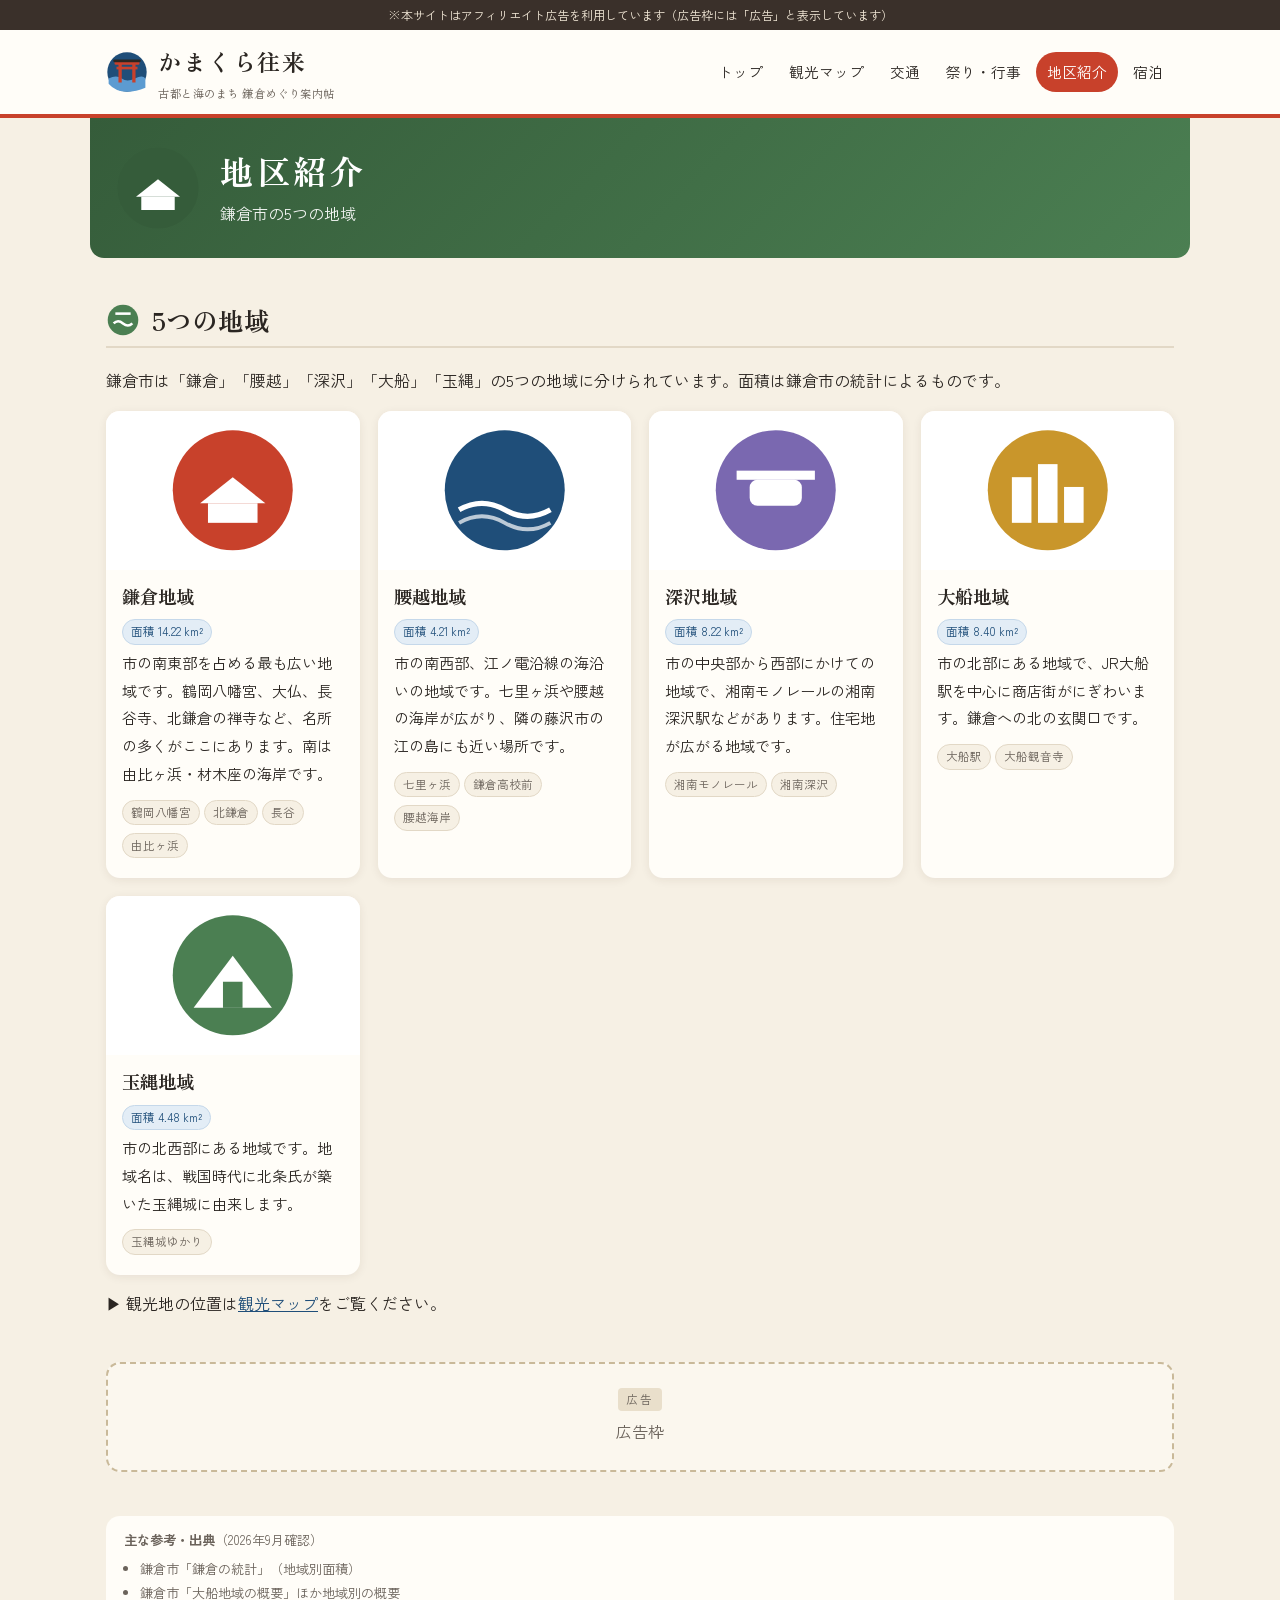
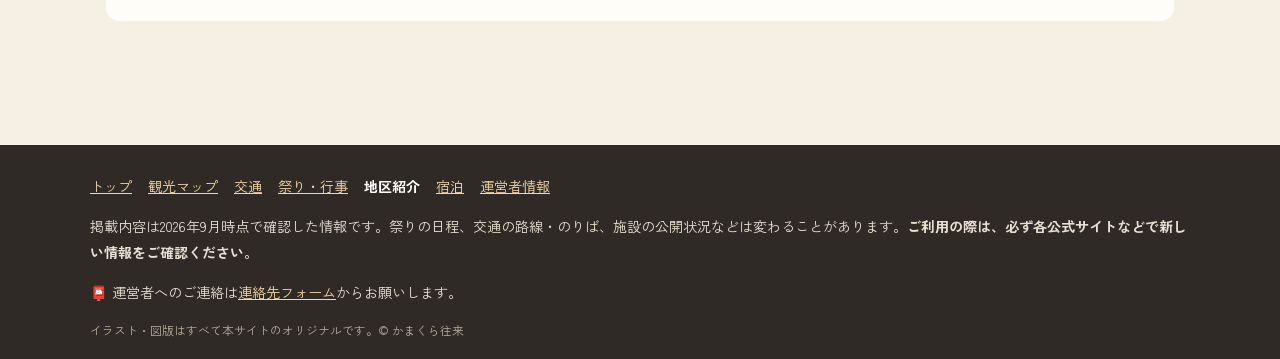
==== areas.html @ 80c2ff2a "Add files via upload" ====
<!DOCTYPE html>
<html lang="ja">
<head>
<meta charset="UTF-8">
<meta name="viewport" content="width=device-width, initial-scale=1">
<title>鎌倉市の地区紹介｜かまくら往来</title>
<meta name="description" content="鎌倉市の鎌倉・腰越・深沢・大船・玉縄の5つの地域の紹介です。">
<link rel="icon" href="favicon.svg" type="image/svg+xml">
<link rel="preconnect" href="https://fonts.googleapis.com">
<link rel="preconnect" href="https://fonts.gstatic.com" crossorigin>
<link href="https://fonts.googleapis.com/css2?family=Zen+Kaku+Gothic+New:wght@400;700&family=Zen+Old+Mincho:wght@600;700&display=swap" rel="stylesheet">
<link rel="stylesheet" href="style.css">
</head>
<body>
<div class="pr-note">※本サイトはアフィリエイト広告を利用しています（広告枠には「広告」と表示しています）</div>
<header class="site-header"><div class="header-inner">
<a class="logo" href="index.html"><svg viewBox="0 0 64 64" xmlns="http://www.w3.org/2000/svg" role="img" aria-label="かまくら往来ロゴ"><title>かまくら往来ロゴ</title>
<circle cx="32" cy="32" r="30" fill="#1f4e79"/>
<path d="M4 42 Q16 36 24 42 T44 42 T60 42 V56 Q46 62 32 62 Q14 62 4 50Z" fill="#5c9bd1"/>
<rect x="13" y="16" width="38" height="5" rx="2" fill="#c8412b"/>
<rect x="16" y="24" width="32" height="4" fill="#c8412b"/>
<rect x="19" y="18" width="5" height="30" fill="#c8412b"/>
<rect x="40" y="18" width="5" height="30" fill="#c8412b"/>
<rect x="11" y="13" width="42" height="4" rx="2" fill="#2b2622"/>
</svg><span class="logo-text">かまくら往来<span class="logo-sub">古都と海のまち 鎌倉めぐり案内帖</span></span></a>
<nav class="gnav" aria-label="メインメニュー"><ul><li><a href="index.html">トップ</a></li><li><a href="map.html">観光マップ</a></li><li><a href="kotsu.html">交通</a></li><li><a href="matsuri.html">祭り・行事</a></li><li><a href="areas.html" aria-current="page">地区紹介</a></li><li><a href="shukuhaku.html">宿泊</a></li></ul></nav>
</div></header>
<main>
<div class="page-hero take"><svg viewBox="0 0 200 200" xmlns="http://www.w3.org/2000/svg" role="img" aria-label="地区のアイコン"><title>地区のアイコン</title><circle cx="100" cy="100" r="92" fill="#355c3a"/><path d="M50 120 L100 80 L150 120Z" fill="#fff"/><rect x="62" y="120" width="76" height="30" fill="#fff"/></svg><div><h1>地区紹介</h1><p>鎌倉市の5つの地域</p></div></div>
<section><h2 class="sec-title" id="five"><svg class="mark" viewBox="0 0 40 40" aria-hidden="true"><circle cx="20" cy="20" r="18" fill="#4b7f52"/><path d="M9 24 Q14 19 20 24 T31 24" stroke="#fff" stroke-width="3" fill="none"/><rect x="11" y="11" width="18" height="3" fill="#fff"/></svg>5つの地域</h2>
<p>鎌倉市は「鎌倉」「腰越」「深沢」「大船」「玉縄」の5つの地域に分けられています。面積は鎌倉市の統計によるものです。</p>
<div class="cards">
<article class="card"><div class="pic" style="background:#fff;display:flex;align-items:center;justify-content:center;padding:14px"><svg viewBox="0 0 200 200" xmlns="http://www.w3.org/2000/svg" role="img" aria-label="地区のアイコン"><title>地区のアイコン</title><circle cx="100" cy="100" r="92" fill="#c8412b"/><path d="M50 120 L100 80 L150 120Z" fill="#fff"/><rect x="62" y="120" width="76" height="30" fill="#fff"/></svg></div><div class="body"><h3>鎌倉地域</h3><div><span class="tag ai">面積 14.22 km²</span></div><p>市の南東部を占める最も広い地域です。鶴岡八幡宮、大仏、長谷寺、北鎌倉の禅寺など、名所の多くがここにあります。南は由比ヶ浜・材木座の海岸です。</p><div><span class="tag">鶴岡八幡宮</span><span class="tag">北鎌倉</span><span class="tag">長谷</span><span class="tag">由比ヶ浜</span></div></div></article>
<article class="card"><div class="pic" style="background:#fff;display:flex;align-items:center;justify-content:center;padding:14px"><svg viewBox="0 0 200 200" xmlns="http://www.w3.org/2000/svg" role="img" aria-label="地区のアイコン"><title>地区のアイコン</title><circle cx="100" cy="100" r="92" fill="#1f4e79"/><path d="M30 130 Q65 110 100 130 T170 130" stroke="#fff" stroke-width="8" fill="none"/><path d="M30 150 Q65 130 100 150 T170 150" stroke="#fff" stroke-width="6" fill="none" opacity=".7"/></svg></div><div class="body"><h3>腰越地域</h3><div><span class="tag ai">面積 4.21 km²</span></div><p>市の南西部、江ノ電沿線の海沿いの地域です。七里ヶ浜や腰越の海岸が広がり、隣の藤沢市の江の島にも近い場所です。</p><div><span class="tag">七里ヶ浜</span><span class="tag">鎌倉高校前</span><span class="tag">腰越海岸</span></div></div></article>
<article class="card"><div class="pic" style="background:#fff;display:flex;align-items:center;justify-content:center;padding:14px"><svg viewBox="0 0 200 200" xmlns="http://www.w3.org/2000/svg" role="img" aria-label="地区のアイコン"><title>地区のアイコン</title><circle cx="100" cy="100" r="92" fill="#7a68b0"/><rect x="40" y="70" width="120" height="14" fill="#fff"/><rect x="60" y="84" width="80" height="40" rx="12" fill="#fff"/></svg></div><div class="body"><h3>深沢地域</h3><div><span class="tag ai">面積 8.22 km²</span></div><p>市の中央部から西部にかけての地域で、湘南モノレールの湘南深沢駅などがあります。住宅地が広がる地域です。</p><div><span class="tag">湘南モノレール</span><span class="tag">湘南深沢</span></div></div></article>
<article class="card"><div class="pic" style="background:#fff;display:flex;align-items:center;justify-content:center;padding:14px"><svg viewBox="0 0 200 200" xmlns="http://www.w3.org/2000/svg" role="img" aria-label="地区のアイコン"><title>地区のアイコン</title><circle cx="100" cy="100" r="92" fill="#c9962b"/><rect x="45" y="80" width="30" height="70" fill="#fff"/><rect x="85" y="60" width="30" height="90" fill="#fff"/><rect x="125" y="95" width="30" height="55" fill="#fff"/></svg></div><div class="body"><h3>大船地域</h3><div><span class="tag ai">面積 8.40 km²</span></div><p>市の北部にある地域で、JR大船駅を中心に商店街がにぎわいます。鎌倉への北の玄関口です。</p><div><span class="tag">大船駅</span><span class="tag">大船観音寺</span></div></div></article>
<article class="card"><div class="pic" style="background:#fff;display:flex;align-items:center;justify-content:center;padding:14px"><svg viewBox="0 0 200 200" xmlns="http://www.w3.org/2000/svg" role="img" aria-label="地区のアイコン"><title>地区のアイコン</title><circle cx="100" cy="100" r="92" fill="#4b7f52"/><path d="M40 150 L100 70 L160 150Z" fill="#fff"/><rect x="85" y="110" width="30" height="40" fill="#4b7f52"/></svg></div><div class="body"><h3>玉縄地域</h3><div><span class="tag ai">面積 4.48 km²</span></div><p>市の北西部にある地域です。地域名は、戦国時代に北条氏が築いた玉縄城に由来します。</p><div><span class="tag">玉縄城ゆかり</span></div></div></article>
</div>
<p style="margin-top:14px">▶ 観光地の位置は<a href="map.html">観光マップ</a>をご覧ください。</p>
</section>
<div class="ad-slot"><span class="ad-label">広告</span><!-- ▼アフィリエイト広告コードをここに貼り付けてください --><span>広告枠</span></div>
<section class="sources"><b>主な参考・出典</b>（2026年9月確認）<ul><li>鎌倉市「鎌倉の統計」（地域別面積）</li><li>鎌倉市「大船地域の概要」ほか地域別の概要</li></ul></section>
</main>
<footer class="site-footer"><div class="footer-inner">
<ul class="footer-nav"><li><a href="index.html">トップ</a></li><li><a href="map.html">観光マップ</a></li><li><a href="kotsu.html">交通</a></li><li><a href="matsuri.html">祭り・行事</a></li><li><a href="areas.html" aria-current="page">地区紹介</a></li><li><a href="shukuhaku.html">宿泊</a></li><li><a href="unei.html">運営者情報</a></li></ul>
<p>掲載内容は2026年9月時点で確認した情報です。祭りの日程、交通の路線・のりば、施設の公開状況などは変わることがあります。<strong>ご利用の際は、必ず各公式サイトなどで新しい情報をご確認ください。</strong></p>
<p>📮 運営者へのご連絡は<a href="unei.html#contact">連絡先フォーム</a>からお願いします。</p>
<small>イラスト・図版はすべて本サイトのオリジナルです。© かまくら往来</small>
</div></footer>
</body>
</html>
---- style.css ----
/* かまくら往来 共通スタイル
   色：朱（鶴岡の社殿）・藍（相模湾）・竹（報国寺の竹林）・紫陽花・砂浜 */
:root{
  --shu:#c8412b; --shu-dk:#9e2f1d;
  --ai:#1f4e79; --ai-lt:#e3edf6;
  --take:#4b7f52; --take-lt:#e6f0e3;
  --ajisai:#7a68b0; --ajisai-lt:#eeeaf7;
  --suna:#f6f0e4; --paper:#fffdf8;
  --ink:#2b2622; --sub:#6b635b; --line:#e2d8c6;
  --gold:#c9962b;
  --radius:14px;
  --shadow:0 2px 10px rgba(60,40,20,.08);
}
*{box-sizing:border-box}
html{scroll-behavior:smooth}
body{
  margin:0; background:var(--suna); color:var(--ink);
  font-family:"Zen Kaku Gothic New","Hiragino Kaku Gothic ProN","Yu Gothic","Meiryo",sans-serif;
  line-height:1.85; font-size:16px;
}
img,svg{max-width:100%;height:auto}
a{color:var(--ai)}
a:hover{color:var(--shu)}
h1,h2,h3{font-family:"Zen Old Mincho","Hiragino Mincho ProN","Yu Mincho",serif;line-height:1.4}

/* ---- 広告表記 ---- */
.pr-note{background:#3a302a;color:#f3e9d8;font-size:12px;text-align:center;padding:4px 8px}

/* ---- ヘッダー ---- */
.site-header{background:var(--paper);border-bottom:4px solid var(--shu);position:sticky;top:0;z-index:50}
.header-inner{max-width:1100px;margin:0 auto;display:flex;align-items:center;gap:16px;padding:10px 16px;flex-wrap:wrap}
.logo{display:flex;align-items:center;gap:10px;text-decoration:none;color:var(--ink)}
.logo svg{width:42px;height:42px}
.logo-text{font-family:"Zen Old Mincho",serif;font-size:1.45rem;font-weight:700;letter-spacing:.08em}
.logo-sub{display:block;font-size:.7rem;color:var(--sub);letter-spacing:.05em;font-weight:400}
.gnav{margin-left:auto}
.gnav ul{list-style:none;margin:0;padding:0;display:flex;flex-wrap:wrap;gap:4px}
.gnav a{display:block;padding:6px 11px;border-radius:999px;text-decoration:none;color:var(--ink);font-size:.92rem}
.gnav a:hover{background:var(--suna)}
.gnav a[aria-current="page"]{background:var(--shu);color:#fff}
@media (max-width:760px){
  .gnav{margin-left:0;width:100%}
  .gnav ul{display:grid;grid-template-columns:repeat(3,1fr);gap:4px}
  .gnav a{white-space:nowrap;font-size:.85rem;text-align:center;padding:6px 4px;background:var(--suna)}
}

/* ---- レイアウト ---- */
main{max-width:1100px;margin:0 auto;padding:0 16px 40px}
section{margin:44px 0}
.sec-title{display:flex;align-items:center;gap:12px;font-size:1.6rem;margin:0 0 18px;padding-bottom:8px;border-bottom:2px solid var(--line)}
.sec-title .mark{width:34px;height:34px;flex:none}
.lead{color:var(--sub);margin-top:-6px}

/* ---- ヒーロー ---- */
.hero{position:relative;border-radius:0 0 var(--radius) var(--radius);overflow:hidden;margin:0 -16px;background:var(--ai)}
.hero svg{display:block;width:100%;height:auto}
.hero-copy{position:absolute;left:5%;top:9%;color:#fff;text-shadow:0 2px 8px rgba(0,0,0,.35);max-width:62%}
.hero-copy h1{font-size:clamp(1.6rem,4.6vw,3rem);margin:0;letter-spacing:.1em}
.hero-copy p{margin:.4em 0 0;font-size:clamp(.85rem,1.9vw,1.15rem)}
.page-hero{background:linear-gradient(135deg,var(--ai),#2d6aa0);color:#fff;border-radius:0 0 var(--radius) var(--radius);margin:0 -16px;padding:26px 24px;display:flex;align-items:center;gap:18px}
.page-hero svg{width:88px;height:88px;flex:none}
.page-hero h1{margin:0;font-size:clamp(1.4rem,4vw,2.1rem);letter-spacing:.08em}
.page-hero p{margin:.3em 0 0;opacity:.92}
.page-hero.shu{background:linear-gradient(135deg,var(--shu-dk),var(--shu))}
.page-hero.take{background:linear-gradient(135deg,#355c3a,var(--take))}
.page-hero.ajisai{background:linear-gradient(135deg,#574a8a,var(--ajisai))}

/* ---- カード ---- */
.cards{display:grid;grid-template-columns:repeat(auto-fill,minmax(250px,1fr));gap:18px}
.card{background:var(--paper);border-radius:var(--radius);box-shadow:var(--shadow);overflow:hidden;display:flex;flex-direction:column}
.card .pic{display:block;width:100%;aspect-ratio:16/10;background:var(--ai-lt);overflow:hidden}
.card .pic svg{width:100%;height:100%;display:block}
.card .body{padding:14px 16px 16px;flex:1}
.card h3{margin:0 0 6px;font-size:1.15rem}
.card p{margin:0 0 8px;font-size:.94rem}
.tag{display:inline-block;font-size:.72rem;padding:1px 8px;border-radius:999px;background:var(--suna);color:var(--sub);margin:0 4px 4px 0;border:1px solid var(--line)}
.tag.shu{background:#fbe5df;color:var(--shu-dk);border-color:#f0c4b8}
.tag.ai{background:var(--ai-lt);color:var(--ai);border-color:#c5d8ea}
.tag.take{background:var(--take-lt);color:#355c3a;border-color:#c7ddc2}
.maplink{display:inline-block;font-size:.85rem;margin-top:4px;text-decoration:none;border:1px solid var(--ai);border-radius:999px;padding:2px 10px}
.maplink:hover{background:var(--ai);color:#fff}

/* ---- 基本データ ---- */
.facts{display:grid;grid-template-columns:repeat(auto-fill,minmax(165px,1fr));gap:12px}
.fact{background:var(--paper);border-radius:var(--radius);padding:14px 16px;box-shadow:var(--shadow);border-top:5px solid var(--shu)}
.fact:nth-child(2n){border-top-color:var(--ai)}
.fact:nth-child(3n){border-top-color:var(--take)}
.fact .k{font-size:.8rem;color:var(--sub)}
.fact .v{font-size:1.3rem;font-weight:700;font-family:"Zen Old Mincho",serif}
.fact .n{font-size:.78rem;color:var(--sub)}

/* ---- 表 ---- */
.table-wrap{overflow-x:auto;background:var(--paper);border-radius:var(--radius);box-shadow:var(--shadow)}
table{border-collapse:collapse;width:100%;min-width:560px;font-size:.93rem}
th,td{padding:10px 12px;border-bottom:1px solid var(--line);text-align:left;vertical-align:top}
th{background:#f1e8d8;font-weight:700;white-space:nowrap}
tr:last-child td{border-bottom:none}

/* ---- 注意・お知らせ ---- */
.notice{background:#fff6e0;border-left:6px solid var(--gold);border-radius:8px;padding:12px 16px;margin:16px 0;font-size:.94rem}
.notice.important{background:#fdeae5;border-left-color:var(--shu)}
.notice strong{color:var(--shu-dk)}
.asof{display:inline-block;background:var(--ai);color:#fff;font-size:.8rem;padding:2px 10px;border-radius:6px;margin-bottom:6px}

/* ---- 図版 ---- */
.figure{background:var(--paper);border-radius:var(--radius);box-shadow:var(--shadow);padding:12px;margin:16px 0}
.figure figcaption{font-size:.82rem;color:var(--sub);margin-top:6px}
.scroll-x{overflow-x:auto;-webkit-overflow-scrolling:touch}
.scroll-x > svg{min-width:880px;display:block}
.hint-scroll{font-size:.8rem;color:var(--sub);display:none}
@media (max-width:900px){.hint-scroll{display:block}}

/* ---- 暦（祭り） ---- */
.timeline{list-style:none;margin:0;padding:0;position:relative}
.timeline::before{content:"";position:absolute;left:44px;top:0;bottom:0;width:3px;background:var(--line)}
.timeline li{position:relative;display:flex;gap:18px;margin-bottom:22px}
.timeline .mon{flex:none;width:90px;height:90px;border-radius:50%;background:var(--shu);color:#fff;display:flex;flex-direction:column;align-items:center;justify-content:center;font-family:"Zen Old Mincho",serif;z-index:1;box-shadow:var(--shadow)}
.timeline .mon b{font-size:1.5rem;line-height:1}
.timeline .mon span{font-size:.72rem}
.timeline li:nth-child(2n) .mon{background:var(--ai)}
.timeline li:nth-child(3n) .mon{background:var(--take)}
.timeline .ev{background:var(--paper);border-radius:var(--radius);box-shadow:var(--shadow);padding:14px 18px;flex:1;display:flex;gap:14px}
.timeline .ev svg{width:96px;height:96px;flex:none}
.timeline .ev h3{margin:0 0 4px}
@media (max-width:600px){
  .timeline::before{left:29px}
  .timeline .mon{width:60px;height:60px}
  .timeline .mon b{font-size:1.1rem}
  .timeline .ev{flex-direction:column}
  .timeline .ev svg{width:72px;height:72px}
}

/* ---- 地図ページ ---- */
.legend{display:flex;flex-wrap:wrap;gap:10px 18px;font-size:.85rem;margin:8px 0}
.legend span{display:inline-flex;align-items:center;gap:6px}
.legend i{display:inline-block;width:26px;height:6px;border-radius:3px}
.legend i.dot{width:14px;height:14px;border-radius:50%}
.spot-group{margin:26px 0}
.spot-group h3{border-left:6px solid var(--shu);padding-left:10px;margin:0 0 10px}
.spot-list{list-style:none;margin:0;padding:0;display:grid;grid-template-columns:repeat(auto-fill,minmax(300px,1fr));gap:10px}
.spot-list li{background:var(--paper);border-radius:10px;box-shadow:var(--shadow);padding:10px 12px;display:flex;gap:10px;scroll-margin-top:120px}
.spot-list li:target{outline:3px solid var(--gold)}
.num{flex:none;width:30px;height:30px;border-radius:50%;background:var(--shu);color:#fff;font-weight:700;display:flex;align-items:center;justify-content:center;font-size:.85rem}
.num.ai{background:var(--ai)} .num.take{background:var(--take)} .num.aj{background:var(--ajisai)}
.spot-list b{display:block}
.spot-list small{color:var(--sub);display:block}
.map-svg a:hover circle{stroke:var(--gold);stroke-width:4}

/* ---- 広告枠 ---- */
.ad-slot{border:2px dashed #c9b999;background:#fbf7ee;border-radius:var(--radius);padding:18px;text-align:center;color:var(--sub);margin:26px 0;min-height:110px;display:flex;flex-direction:column;justify-content:center;align-items:center}
.ad-slot .ad-label{font-size:.72rem;letter-spacing:.2em;background:#e9dfcb;border-radius:4px;padding:1px 8px;margin-bottom:6px}
.furusato-grid{display:grid;grid-template-columns:repeat(auto-fill,minmax(230px,1fr));gap:14px}
.furusato-grid .ad-slot{margin:0}

/* ---- ページ内目次 ---- */
.toc{background:var(--paper);border-radius:var(--radius);box-shadow:var(--shadow);padding:12px 16px;margin-top:22px}
.toc ul{margin:0;padding:0;list-style:none;display:flex;flex-wrap:wrap;gap:6px 8px}
.toc a{display:inline-block;padding:3px 12px;border:1px solid var(--line);border-radius:999px;text-decoration:none;font-size:.88rem;background:#fff}

/* ---- 出典 ---- */
.sources{font-size:.82rem;color:var(--sub);background:var(--paper);border-radius:var(--radius);padding:12px 18px}
.sources ul{margin:.3em 0;padding-left:1.2em}

/* ---- フッター ---- */
.site-footer{background:#2f2a26;color:#e9e0d2;padding:28px 16px 18px;margin-top:40px;font-size:.88rem}
.footer-inner{max-width:1100px;margin:0 auto}
.site-footer a{color:#f5d7a8}
.footer-nav{display:flex;flex-wrap:wrap;gap:6px 16px;list-style:none;padding:0;margin:0 0 12px}
.site-footer small{display:block;margin-top:10px;color:#b8ad9c}

.zoom-btn{display:none;margin:0 0 8px;padding:6px 14px;border-radius:999px;border:1px solid var(--ai);background:#fff;color:var(--ai);font:inherit;font-size:.88rem;cursor:pointer}
.scroll-x.fit > svg{min-width:0;width:100%}
@media (max-width:900px){.zoom-btn{display:inline-block}}
@media (max-width:760px){.site-header{position:static}}

/* ---- お問い合わせフォーム ---- */
.contact-form{background:var(--paper);border-radius:var(--radius);box-shadow:var(--shadow);padding:20px;max-width:540px;width:100%;margin:0 auto}
.contact-form label{display:block;font-weight:700;margin-bottom:14px}
.contact-form input[type=text],.contact-form input[type=email],.contact-form select,.contact-form textarea{display:block;width:100%;margin-top:6px;padding:10px 12px;border:1px solid #cdbfa5;border-radius:8px;font:inherit;font-weight:400;background:#fff}
.contact-form input:focus,.contact-form select:focus,.contact-form textarea:focus{outline:3px solid #f0c4b8;border-color:var(--shu)}
.req{display:inline-block;background:var(--shu);color:#fff;font-size:.7rem;padding:0 6px;border-radius:4px;vertical-align:middle;font-weight:400}
.hp{position:absolute;left:-9999px;width:1px;height:1px;opacity:0}
.form-note{font-size:.82rem;color:var(--sub)}
.send-btn{background:var(--shu);color:#fff;border:none;border-radius:999px;padding:10px 32px;font:inherit;font-weight:700;cursor:pointer}
.send-btn:hover{background:var(--shu-dk)}
.send-btn:disabled{opacity:.6;cursor:wait}
.form-status.ok{color:var(--take);font-weight:700}
.form-status.ng{color:var(--shu-dk);font-weight:700}

/* ---- スマホで横スクロールさせない表 ---- */
table.kv{min-width:0}
table.kv th{width:9em;white-space:normal}
@media (max-width:600px){
  table.kv th,table.kv td{display:block;width:auto;border-bottom:none}
  table.kv th{padding-bottom:2px}
  table.kv td{padding-top:2px;border-bottom:1px solid var(--line)}
  table.stack{min-width:0}
  table.stack tr:first-child{display:none}
  table.stack tr{display:block;border-bottom:2px solid var(--line);padding:6px 0}
  table.stack td{display:flex;gap:10px;border-bottom:none;padding:4px 12px}
  table.stack td::before{content:attr(data-label);flex:none;width:6.5em;font-weight:700;color:var(--sub);font-size:.85rem}
  .contact-form{padding:16px 14px}
}
.footer-nav a[aria-current="page"]{color:#fff;font-weight:700;text-decoration:none}
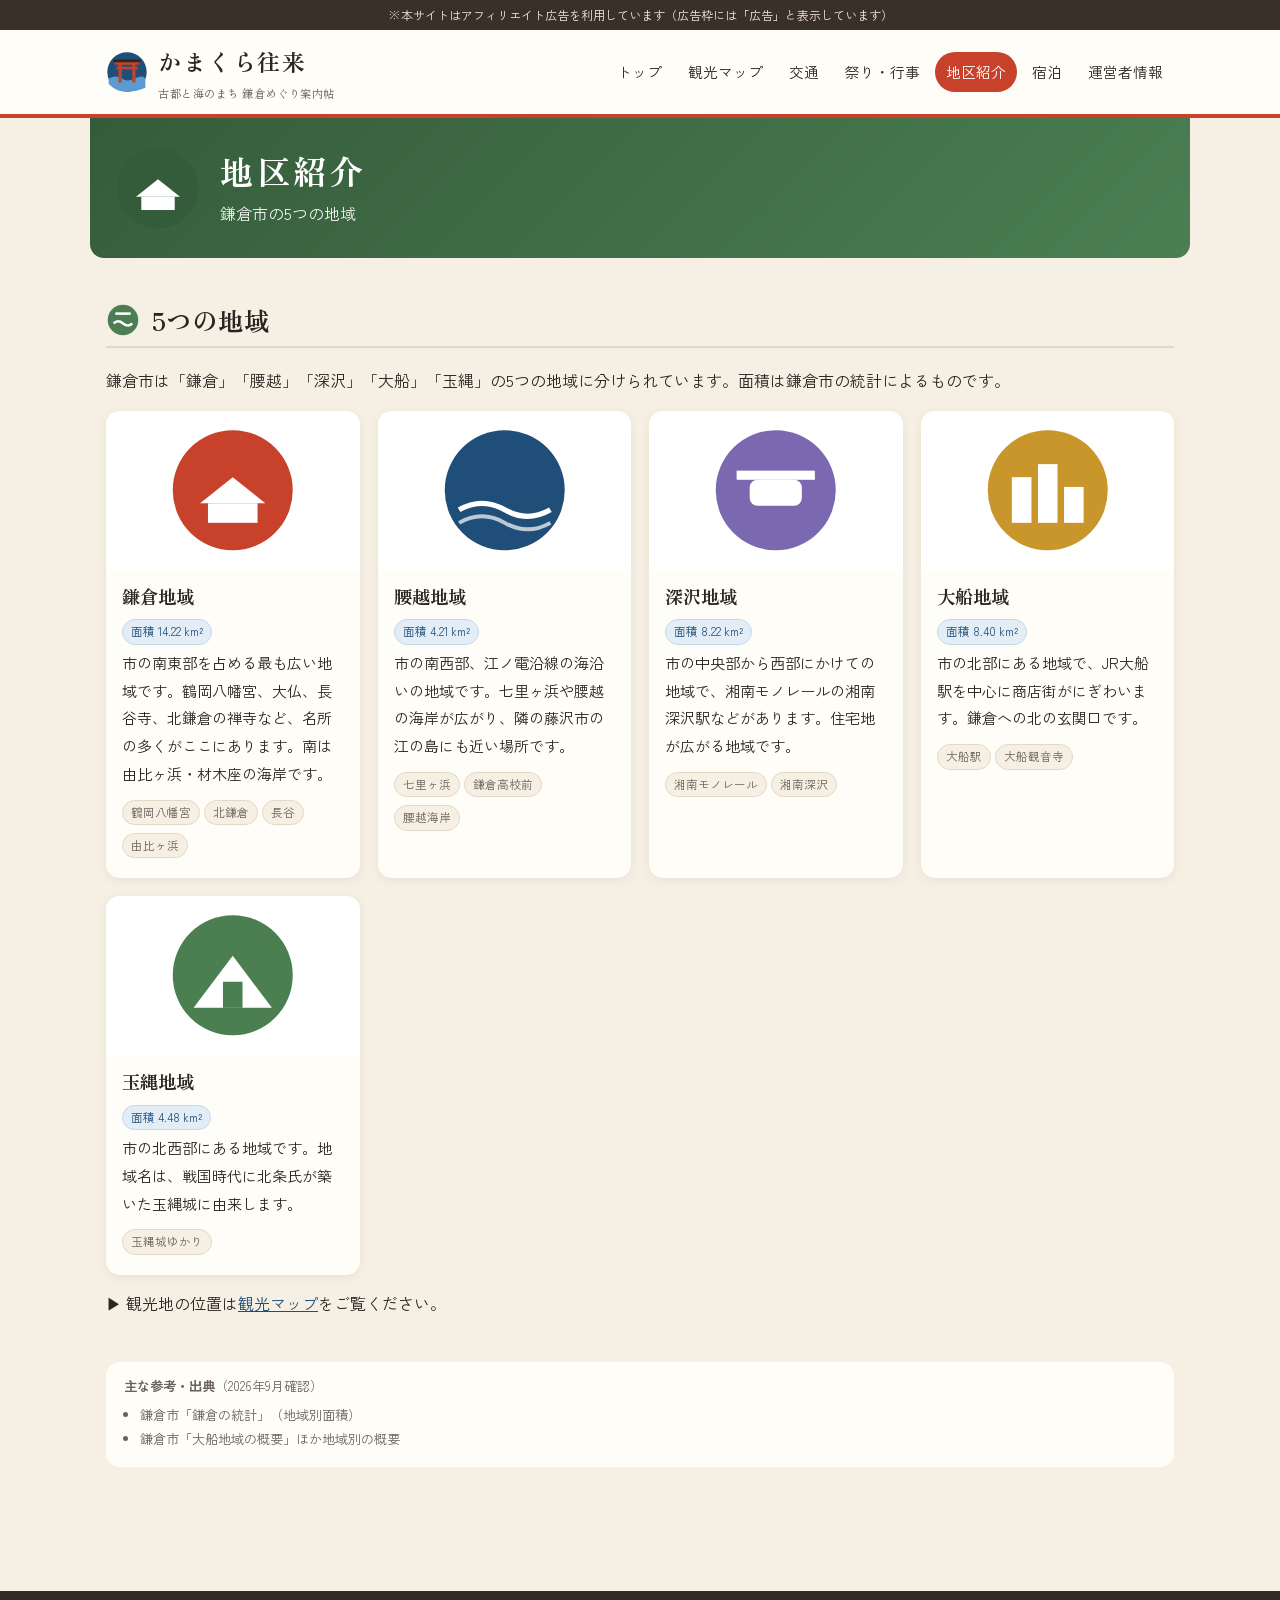
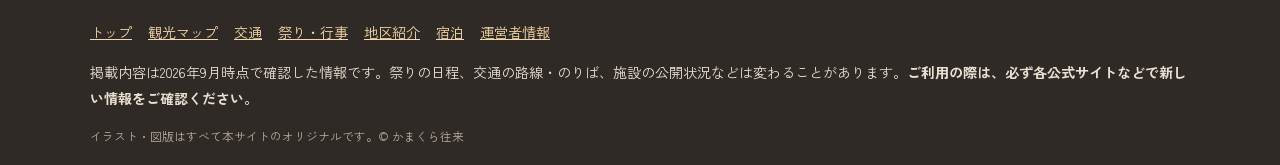
==== commit 83449812: "Add files via upload" ====
--- a/areas.html
+++ b/areas.html
@@ -23,7 +23,7 @@
 <rect x="40" y="18" width="5" height="30" fill="#c8412b"/>
 <rect x="11" y="13" width="42" height="4" rx="2" fill="#2b2622"/>
 </svg><span class="logo-text">かまくら往来<span class="logo-sub">古都と海のまち 鎌倉めぐり案内帖</span></span></a>
-<nav class="gnav" aria-label="メインメニュー"><ul><li><a href="index.html">トップ</a></li><li><a href="map.html">観光マップ</a></li><li><a href="kotsu.html">交通</a></li><li><a href="matsuri.html">祭り・行事</a></li><li><a href="areas.html" aria-current="page">地区紹介</a></li><li><a href="shukuhaku.html">宿泊</a></li></ul></nav>
+<nav class="gnav" aria-label="メインメニュー"><ul><li><a href="index.html">トップ</a></li><li><a href="map.html">観光マップ</a></li><li><a href="kotsu.html">交通</a></li><li><a href="matsuri.html">祭り・行事</a></li><li><a href="areas.html" aria-current="page">地区紹介</a></li><li><a href="shukuhaku.html">宿泊</a></li><li><a href="unei.html">運営者情報</a></li></ul></nav>
 </div></header>
 <main>
 <div class="page-hero take"><svg viewBox="0 0 200 200" xmlns="http://www.w3.org/2000/svg" role="img" aria-label="地区のアイコン"><title>地区のアイコン</title><circle cx="100" cy="100" r="92" fill="#355c3a"/><path d="M50 120 L100 80 L150 120Z" fill="#fff"/><rect x="62" y="120" width="76" height="30" fill="#fff"/></svg><div><h1>地区紹介</h1><p>鎌倉市の5つの地域</p></div></div>
@@ -38,14 +38,14 @@
 </div>
 <p style="margin-top:14px">▶ 観光地の位置は<a href="map.html">観光マップ</a>をご覧ください。</p>
 </section>
-<div class="ad-slot"><span class="ad-label">広告</span><!-- ▼アフィリエイト広告コードをここに貼り付けてください --><span>広告枠</span></div>
+<div class="ad-slot" data-ad-slot="ad5" hidden><span class="ad-label">広告</span><div class="ad-body"></div></div>
 <section class="sources"><b>主な参考・出典</b>（2026年9月確認）<ul><li>鎌倉市「鎌倉の統計」（地域別面積）</li><li>鎌倉市「大船地域の概要」ほか地域別の概要</li></ul></section>
 </main>
 <footer class="site-footer"><div class="footer-inner">
-<ul class="footer-nav"><li><a href="index.html">トップ</a></li><li><a href="map.html">観光マップ</a></li><li><a href="kotsu.html">交通</a></li><li><a href="matsuri.html">祭り・行事</a></li><li><a href="areas.html" aria-current="page">地区紹介</a></li><li><a href="shukuhaku.html">宿泊</a></li><li><a href="unei.html">運営者情報</a></li></ul>
+<ul class="footer-nav"><li><a href="index.html">トップ</a></li><li><a href="map.html">観光マップ</a></li><li><a href="kotsu.html">交通</a></li><li><a href="matsuri.html">祭り・行事</a></li><li><a href="areas.html">地区紹介</a></li><li><a href="shukuhaku.html">宿泊</a></li><li><a href="unei.html">運営者情報</a></li></ul>
 <p>掲載内容は2026年9月時点で確認した情報です。祭りの日程、交通の路線・のりば、施設の公開状況などは変わることがあります。<strong>ご利用の際は、必ず各公式サイトなどで新しい情報をご確認ください。</strong></p>
-<p>📮 運営者へのご連絡は<a href="unei.html#contact">連絡先フォーム</a>からお願いします。</p>
 <small>イラスト・図版はすべて本サイトのオリジナルです。© かまくら往来</small>
 </div></footer>
+<script src="ads.js" defer></script>
 </body>
 </html>
--- a/style.css
+++ b/style.css
@@ -39,9 +39,9 @@
 .gnav a:hover{background:var(--suna)}
 .gnav a[aria-current="page"]{background:var(--shu);color:#fff}
 @media (max-width:760px){
-  .gnav{margin-left:0;width:100%}
-  .gnav ul{display:grid;grid-template-columns:repeat(3,1fr);gap:4px}
-  .gnav a{white-space:nowrap;font-size:.85rem;text-align:center;padding:6px 4px;background:var(--suna)}
+  .gnav{margin-left:0;width:100%;overflow-x:auto}
+  .gnav ul{flex-wrap:nowrap}
+  .gnav a{white-space:nowrap;font-size:.85rem}
 }
 
 /* ---- レイアウト ---- */
@@ -173,32 +173,8 @@
 @media (max-width:900px){.zoom-btn{display:inline-block}}
 @media (max-width:760px){.site-header{position:static}}
 
-/* ---- お問い合わせフォーム ---- */
-.contact-form{background:var(--paper);border-radius:var(--radius);box-shadow:var(--shadow);padding:20px;max-width:540px;width:100%;margin:0 auto}
-.contact-form label{display:block;font-weight:700;margin-bottom:14px}
-.contact-form input[type=text],.contact-form input[type=email],.contact-form select,.contact-form textarea{display:block;width:100%;margin-top:6px;padding:10px 12px;border:1px solid #cdbfa5;border-radius:8px;font:inherit;font-weight:400;background:#fff}
-.contact-form input:focus,.contact-form select:focus,.contact-form textarea:focus{outline:3px solid #f0c4b8;border-color:var(--shu)}
-.req{display:inline-block;background:var(--shu);color:#fff;font-size:.7rem;padding:0 6px;border-radius:4px;vertical-align:middle;font-weight:400}
-.hp{position:absolute;left:-9999px;width:1px;height:1px;opacity:0}
-.form-note{font-size:.82rem;color:var(--sub)}
-.send-btn{background:var(--shu);color:#fff;border:none;border-radius:999px;padding:10px 32px;font:inherit;font-weight:700;cursor:pointer}
-.send-btn:hover{background:var(--shu-dk)}
-.send-btn:disabled{opacity:.6;cursor:wait}
-.form-status.ok{color:var(--take);font-weight:700}
-.form-status.ng{color:var(--shu-dk);font-weight:700}
-
-/* ---- スマホで横スクロールさせない表 ---- */
-table.kv{min-width:0}
-table.kv th{width:9em;white-space:normal}
-@media (max-width:600px){
-  table.kv th,table.kv td{display:block;width:auto;border-bottom:none}
-  table.kv th{padding-bottom:2px}
-  table.kv td{padding-top:2px;border-bottom:1px solid var(--line)}
-  table.stack{min-width:0}
-  table.stack tr:first-child{display:none}
-  table.stack tr{display:block;border-bottom:2px solid var(--line);padding:6px 0}
-  table.stack td{display:flex;gap:10px;border-bottom:none;padding:4px 12px}
-  table.stack td::before{content:attr(data-label);flex:none;width:6.5em;font-weight:700;color:var(--sub);font-size:.85rem}
-  .contact-form{padding:16px 14px}
-}
-.footer-nav a[aria-current="page"]{color:#fff;font-weight:700;text-decoration:none}
+/* ---- 広告表示（ads.js 用） ---- */
+[hidden]{display:none !important}
+.ad-body{width:100%;text-align:center}
+.ad-body img{max-width:100%;height:auto}
+.ad-slot[data-rendered]{border-style:solid}
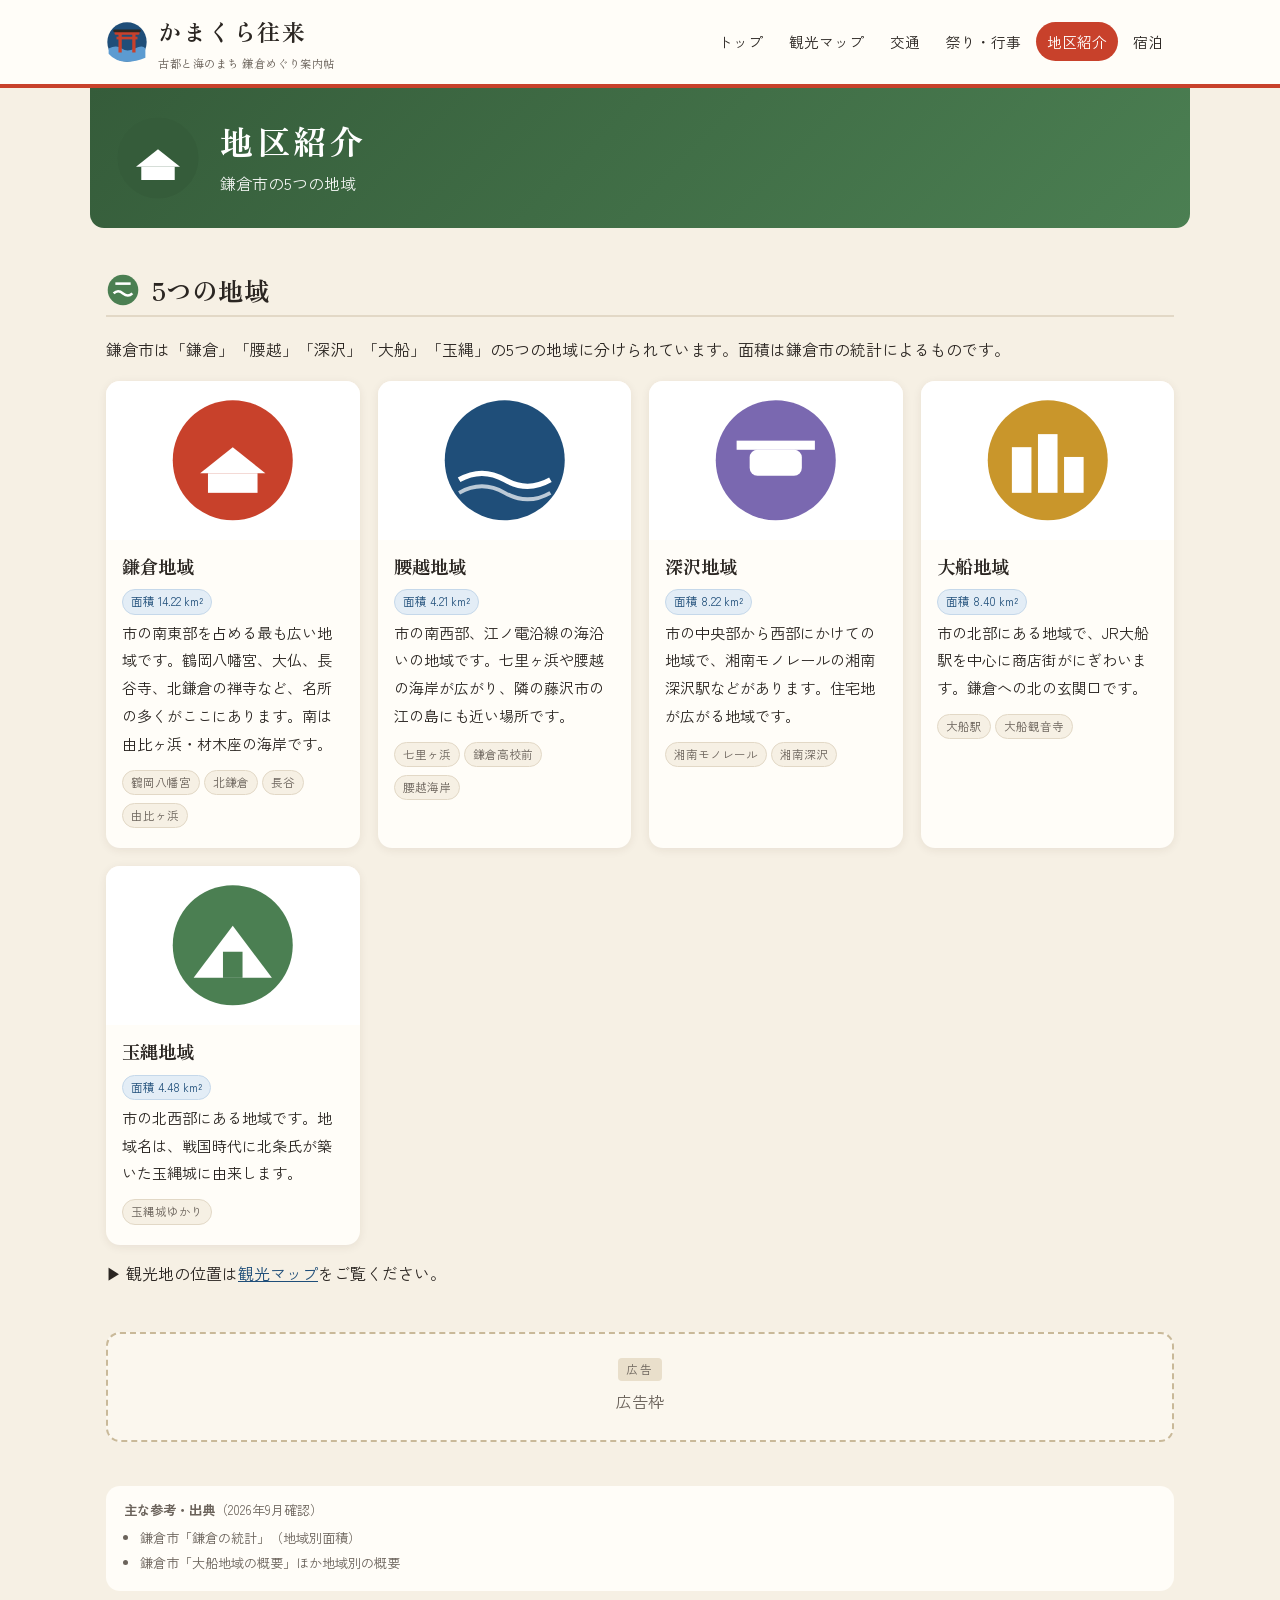
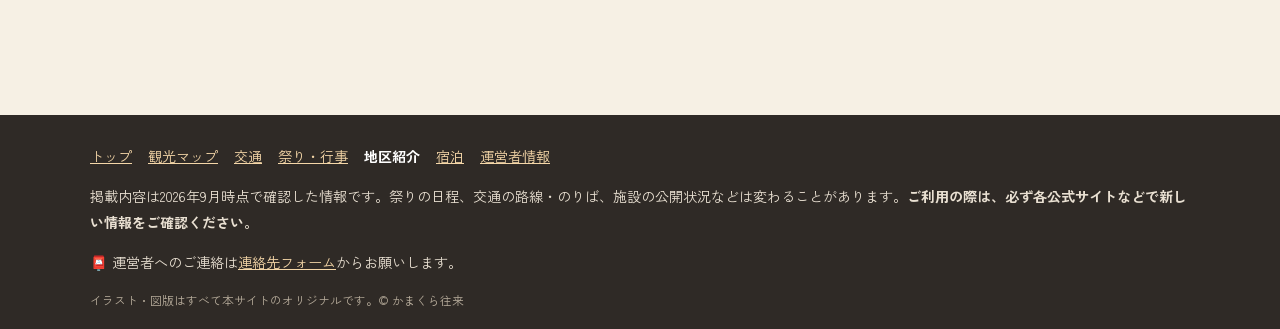
==== commit 266a661b: "Add files via upload" ====
--- a/areas.html
+++ b/areas.html
@@ -12,7 +12,6 @@
 <link rel="stylesheet" href="style.css">
 </head>
 <body>
-<div class="pr-note">※本サイトはアフィリエイト広告を利用しています（広告枠には「広告」と表示しています）</div>
 <header class="site-header"><div class="header-inner">
 <a class="logo" href="index.html"><svg viewBox="0 0 64 64" xmlns="http://www.w3.org/2000/svg" role="img" aria-label="かまくら往来ロゴ"><title>かまくら往来ロゴ</title>
 <circle cx="32" cy="32" r="30" fill="#1f4e79"/>
@@ -23,7 +22,7 @@
 <rect x="40" y="18" width="5" height="30" fill="#c8412b"/>
 <rect x="11" y="13" width="42" height="4" rx="2" fill="#2b2622"/>
 </svg><span class="logo-text">かまくら往来<span class="logo-sub">古都と海のまち 鎌倉めぐり案内帖</span></span></a>
-<nav class="gnav" aria-label="メインメニュー"><ul><li><a href="index.html">トップ</a></li><li><a href="map.html">観光マップ</a></li><li><a href="kotsu.html">交通</a></li><li><a href="matsuri.html">祭り・行事</a></li><li><a href="areas.html" aria-current="page">地区紹介</a></li><li><a href="shukuhaku.html">宿泊</a></li><li><a href="unei.html">運営者情報</a></li></ul></nav>
+<nav class="gnav" aria-label="メインメニュー"><ul><li><a href="index.html">トップ</a></li><li><a href="map.html">観光マップ</a></li><li><a href="kotsu.html">交通</a></li><li><a href="matsuri.html">祭り・行事</a></li><li><a href="areas.html" aria-current="page">地区紹介</a></li><li><a href="shukuhaku.html">宿泊</a></li></ul></nav>
 </div></header>
 <main>
 <div class="page-hero take"><svg viewBox="0 0 200 200" xmlns="http://www.w3.org/2000/svg" role="img" aria-label="地区のアイコン"><title>地区のアイコン</title><circle cx="100" cy="100" r="92" fill="#355c3a"/><path d="M50 120 L100 80 L150 120Z" fill="#fff"/><rect x="62" y="120" width="76" height="30" fill="#fff"/></svg><div><h1>地区紹介</h1><p>鎌倉市の5つの地域</p></div></div>
@@ -38,14 +37,14 @@
 </div>
 <p style="margin-top:14px">▶ 観光地の位置は<a href="map.html">観光マップ</a>をご覧ください。</p>
 </section>
-<div class="ad-slot" data-ad-slot="ad5" hidden><span class="ad-label">広告</span><div class="ad-body"></div></div>
+<div class="ad-slot"><span class="ad-label">広告</span><!-- ▼アフィリエイト広告コードをここに貼り付けてください --><span>広告枠</span></div>
 <section class="sources"><b>主な参考・出典</b>（2026年9月確認）<ul><li>鎌倉市「鎌倉の統計」（地域別面積）</li><li>鎌倉市「大船地域の概要」ほか地域別の概要</li></ul></section>
 </main>
 <footer class="site-footer"><div class="footer-inner">
-<ul class="footer-nav"><li><a href="index.html">トップ</a></li><li><a href="map.html">観光マップ</a></li><li><a href="kotsu.html">交通</a></li><li><a href="matsuri.html">祭り・行事</a></li><li><a href="areas.html">地区紹介</a></li><li><a href="shukuhaku.html">宿泊</a></li><li><a href="unei.html">運営者情報</a></li></ul>
+<ul class="footer-nav"><li><a href="index.html">トップ</a></li><li><a href="map.html">観光マップ</a></li><li><a href="kotsu.html">交通</a></li><li><a href="matsuri.html">祭り・行事</a></li><li><a href="areas.html" aria-current="page">地区紹介</a></li><li><a href="shukuhaku.html">宿泊</a></li><li><a href="unei.html">運営者情報</a></li></ul>
 <p>掲載内容は2026年9月時点で確認した情報です。祭りの日程、交通の路線・のりば、施設の公開状況などは変わることがあります。<strong>ご利用の際は、必ず各公式サイトなどで新しい情報をご確認ください。</strong></p>
+<p>📮 運営者へのご連絡は<a href="unei.html#contact">連絡先フォーム</a>からお願いします。</p>
 <small>イラスト・図版はすべて本サイトのオリジナルです。© かまくら往来</small>
 </div></footer>
-<script src="ads.js" defer></script>
 </body>
 </html>
--- a/style.css
+++ b/style.css
@@ -23,8 +23,6 @@
 a:hover{color:var(--shu)}
 h1,h2,h3{font-family:"Zen Old Mincho","Hiragino Mincho ProN","Yu Mincho",serif;line-height:1.4}
 
-/* ---- 広告表記 ---- */
-.pr-note{background:#3a302a;color:#f3e9d8;font-size:12px;text-align:center;padding:4px 8px}
 
 /* ---- ヘッダー ---- */
 .site-header{background:var(--paper);border-bottom:4px solid var(--shu);position:sticky;top:0;z-index:50}
@@ -39,9 +37,9 @@
 .gnav a:hover{background:var(--suna)}
 .gnav a[aria-current="page"]{background:var(--shu);color:#fff}
 @media (max-width:760px){
-  .gnav{margin-left:0;width:100%;overflow-x:auto}
-  .gnav ul{flex-wrap:nowrap}
-  .gnav a{white-space:nowrap;font-size:.85rem}
+  .gnav{margin-left:0;width:100%}
+  .gnav ul{display:grid;grid-template-columns:repeat(3,1fr);gap:4px}
+  .gnav a{white-space:nowrap;font-size:.85rem;text-align:center;padding:6px 4px;background:var(--suna)}
 }
 
 /* ---- レイアウト ---- */
@@ -137,7 +135,7 @@
 .legend i.dot{width:14px;height:14px;border-radius:50%}
 .spot-group{margin:26px 0}
 .spot-group h3{border-left:6px solid var(--shu);padding-left:10px;margin:0 0 10px}
-.spot-list{list-style:none;margin:0;padding:0;display:grid;grid-template-columns:repeat(auto-fill,minmax(300px,1fr));gap:10px}
+.spot-list{list-style:none;margin:0;padding:0;display:grid;grid-template-columns:repeat(auto-fill,minmax(min(330px,100%),1fr));gap:10px}
 .spot-list li{background:var(--paper);border-radius:10px;box-shadow:var(--shadow);padding:10px 12px;display:flex;gap:10px;scroll-margin-top:120px}
 .spot-list li:target{outline:3px solid var(--gold)}
 .num{flex:none;width:30px;height:30px;border-radius:50%;background:var(--shu);color:#fff;font-weight:700;display:flex;align-items:center;justify-content:center;font-size:.85rem}
@@ -173,8 +171,71 @@
 @media (max-width:900px){.zoom-btn{display:inline-block}}
 @media (max-width:760px){.site-header{position:static}}
 
-/* ---- 広告表示（ads.js 用） ---- */
-[hidden]{display:none !important}
-.ad-body{width:100%;text-align:center}
-.ad-body img{max-width:100%;height:auto}
-.ad-slot[data-rendered]{border-style:solid}
+/* ---- お問い合わせフォーム ---- */
+.contact-form{background:var(--paper);border-radius:var(--radius);box-shadow:var(--shadow);padding:22px 24px;width:100%}
+.contact-form label{display:block;font-weight:700;margin-bottom:14px}
+.contact-form input[type=text],.contact-form input[type=email],.contact-form select,.contact-form textarea{display:block;width:100%;margin-top:6px;padding:10px 12px;border:1px solid #cdbfa5;border-radius:8px;font:inherit;font-weight:400;background:#fff}
+.contact-form input:focus,.contact-form select:focus,.contact-form textarea:focus{outline:3px solid #f0c4b8;border-color:var(--shu)}
+.req{display:inline-block;background:var(--shu);color:#fff;font-size:.7rem;padding:0 6px;border-radius:4px;vertical-align:middle;font-weight:400}
+.hp{position:absolute;left:-9999px;width:1px;height:1px;opacity:0}
+.form-note{font-size:.82rem;color:var(--sub)}
+.send-btn{background:var(--shu);color:#fff;border:none;border-radius:999px;padding:10px 32px;font:inherit;font-weight:700;cursor:pointer}
+.send-btn:hover{background:var(--shu-dk)}
+.send-btn:disabled{opacity:.6;cursor:wait}
+.form-status.ok{color:var(--take);font-weight:700}
+.form-status.ng{color:var(--shu-dk);font-weight:700}
+
+/* ---- スマホで横スクロールさせない表 ---- */
+@media (max-width:600px){
+  table.stack{min-width:0}
+  table.stack tr:first-child{display:none}
+  table.stack tr{display:block;border-bottom:2px solid var(--line);padding:6px 0}
+  table.stack td{display:flex;gap:10px;border-bottom:none;padding:4px 12px}
+  table.stack td::before{content:attr(data-label);flex:none;width:6.5em;font-weight:700;color:var(--sub);font-size:.85rem}
+  .contact-form{padding:16px 14px}
+}
+.footer-nav a[aria-current="page"]{color:#fff;font-weight:700;text-decoration:none}
+
+/* ---- 観光マップ：カードのボタン行・地図にもどる ---- */
+.sr{position:absolute;width:1px;height:1px;overflow:hidden;clip:rect(0 0 0 0);white-space:nowrap}
+.gm-line{display:flex;flex-wrap:wrap;gap:6px 10px;align-items:center;margin:6px 0 0}
+.gm-line .maplink{margin-top:0}
+.to-map{display:inline-block;text-decoration:none;border:1px solid var(--shu);color:var(--shu-dk);border-radius:999px;background:#fff}
+.to-map:hover{background:var(--shu);color:#fff}
+.gm-line .maplink,.gm-line .to-map{font-size:.8rem;padding:2px 9px;white-space:nowrap}
+#map-top{scroll-margin-top:110px}
+@keyframes pinpulse{0%,100%{stroke-width:2}50%{stroke-width:9}}
+.map-svg a.hl circle{stroke:#c9962b;animation:pinpulse .8s ease-in-out 3}
+@media (max-width:760px){#map-top{scroll-margin-top:10px}}
+@media (max-width:420px){
+  .gm-line{gap:6px}
+  .gm-line .maplink,.gm-line .to-map{font-size:.78rem;padding:2px 8px}
+  .spot-list li{padding:10px}
+}
+@media (max-width:340px){
+  .gm-line{gap:4px}
+  .gm-line .maplink,.gm-line .to-map{font-size:.74rem;padding:2px 6px}
+}
+
+/* ---- フッターの現在地 ---- */
+
+/* ---- 運営者情報ページ：すべてを1本の列にそろえる ---- */
+.narrow{max-width:760px;margin:0 auto}
+.info-card{background:var(--paper);border-radius:var(--radius);box-shadow:var(--shadow);overflow:hidden}
+.info-list{margin:0}
+.info-list > div{display:grid;grid-template-columns:7.5em 1fr;align-items:center;border-bottom:1px solid var(--line)}
+.info-list > div:last-child{border-bottom:none}
+.info-list dt{margin:0;padding:14px 16px;background:#f1e8d8;font-weight:700;align-self:stretch;display:flex;align-items:center}
+.info-list dd{margin:0;padding:14px 18px}
+.info-list dd.todo{color:var(--sub);font-style:normal}
+.narrow .notice{margin:0 0 14px}
+.narrow .contact-form label:last-of-type{margin-bottom:6px}
+.send-btn{display:block;margin:0 auto}
+@media (max-width:600px){
+  .info-list > div{grid-template-columns:5.5em 1fr}
+  .info-list dt{padding:12px 10px;font-size:.92rem}
+  .info-list dd{padding:12px 12px}
+  .contact-form{padding:18px 14px}
+  .send-btn{width:100%}
+}
+.nw{white-space:nowrap}
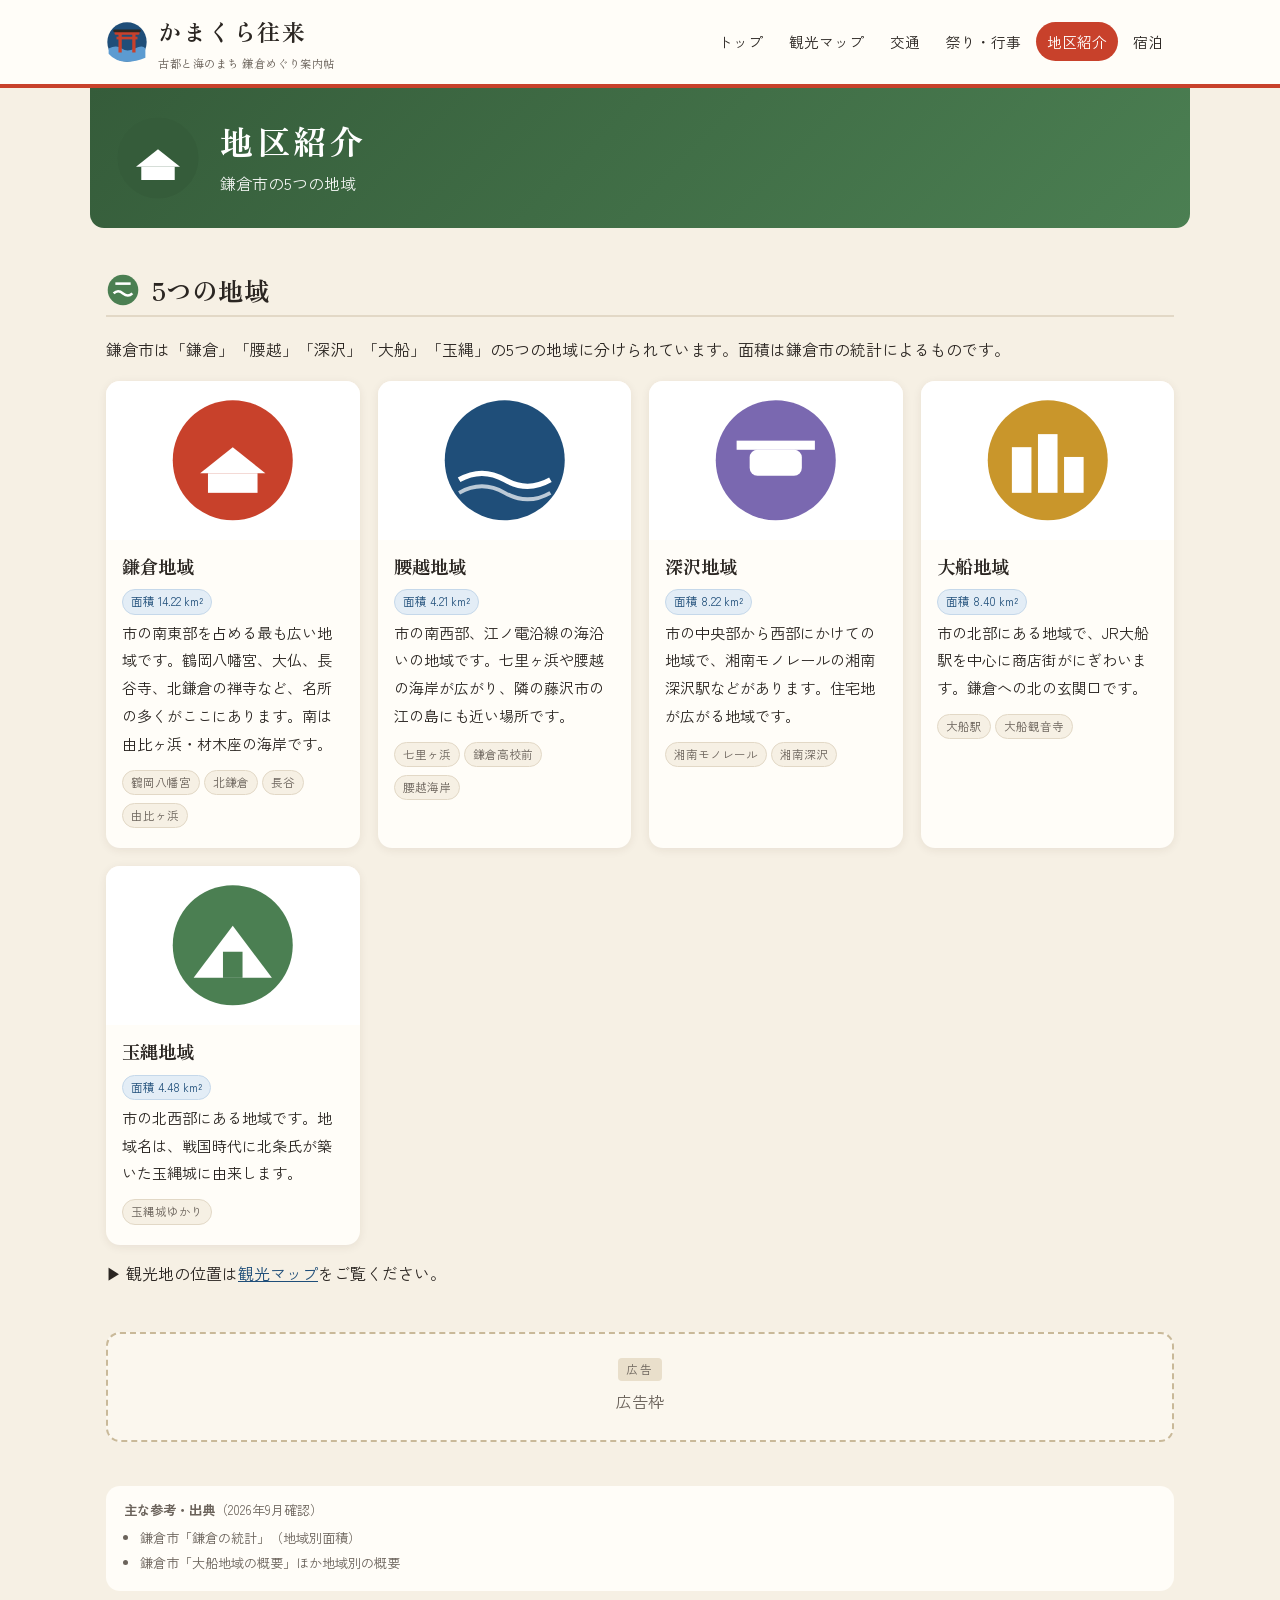
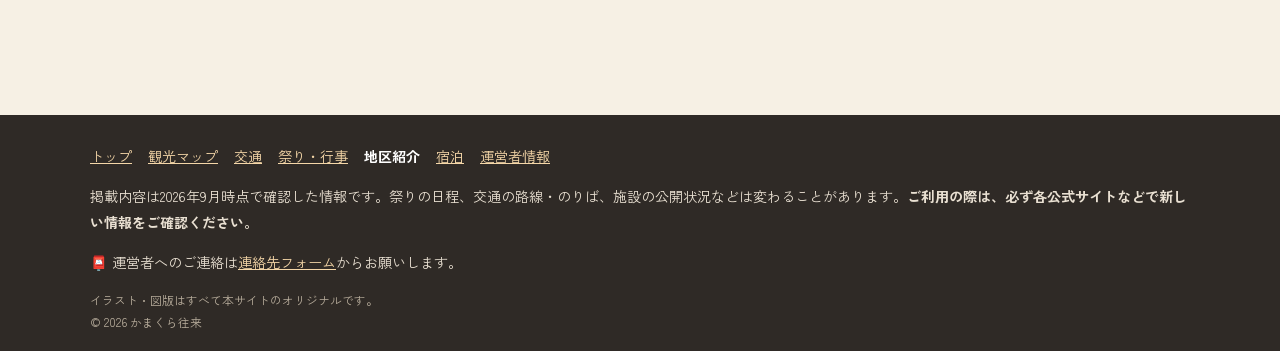
==== commit b3ebf39e: "Add files via upload" ====
--- a/areas.html
+++ b/areas.html
@@ -44,7 +44,10 @@
 <ul class="footer-nav"><li><a href="index.html">トップ</a></li><li><a href="map.html">観光マップ</a></li><li><a href="kotsu.html">交通</a></li><li><a href="matsuri.html">祭り・行事</a></li><li><a href="areas.html" aria-current="page">地区紹介</a></li><li><a href="shukuhaku.html">宿泊</a></li><li><a href="unei.html">運営者情報</a></li></ul>
 <p>掲載内容は2026年9月時点で確認した情報です。祭りの日程、交通の路線・のりば、施設の公開状況などは変わることがあります。<strong>ご利用の際は、必ず各公式サイトなどで新しい情報をご確認ください。</strong></p>
 <p>📮 運営者へのご連絡は<a href="unei.html#contact">連絡先フォーム</a>からお願いします。</p>
-<small>イラスト・図版はすべて本サイトのオリジナルです。© かまくら往来</small>
+<small>イラスト・図版はすべて本サイトのオリジナルです。<br>© <span id="copyYear">2026</span> かまくら往来</small>
 </div></footer>
+<script>
+(function(){var y=document.getElementById("copyYear");if(y){y.textContent=new Date().getFullYear();}})();
+</script>
 </body>
 </html>
--- a/style.css
+++ b/style.css
@@ -172,14 +172,13 @@
 @media (max-width:760px){.site-header{position:static}}
 
 /* ---- お問い合わせフォーム ---- */
-.contact-form{background:var(--paper);border-radius:var(--radius);box-shadow:var(--shadow);padding:22px 24px;width:100%}
+.contact-form{background:var(--paper);border-radius:var(--radius);box-shadow:var(--shadow);width:100%}
 .contact-form label{display:block;font-weight:700;margin-bottom:14px}
 .contact-form input[type=text],.contact-form input[type=email],.contact-form select,.contact-form textarea{display:block;width:100%;margin-top:6px;padding:10px 12px;border:1px solid #cdbfa5;border-radius:8px;font:inherit;font-weight:400;background:#fff}
 .contact-form input:focus,.contact-form select:focus,.contact-form textarea:focus{outline:3px solid #f0c4b8;border-color:var(--shu)}
 .req{display:inline-block;background:var(--shu);color:#fff;font-size:.7rem;padding:0 6px;border-radius:4px;vertical-align:middle;font-weight:400}
 .hp{position:absolute;left:-9999px;width:1px;height:1px;opacity:0}
 .form-note{font-size:.82rem;color:var(--sub)}
-.send-btn{background:var(--shu);color:#fff;border:none;border-radius:999px;padding:10px 32px;font:inherit;font-weight:700;cursor:pointer}
 .send-btn:hover{background:var(--shu-dk)}
 .send-btn:disabled{opacity:.6;cursor:wait}
 .form-status.ok{color:var(--take);font-weight:700}
@@ -192,7 +191,6 @@
   table.stack tr{display:block;border-bottom:2px solid var(--line);padding:6px 0}
   table.stack td{display:flex;gap:10px;border-bottom:none;padding:4px 12px}
   table.stack td::before{content:attr(data-label);flex:none;width:6.5em;font-weight:700;color:var(--sub);font-size:.85rem}
-  .contact-form{padding:16px 14px}
 }
 .footer-nav a[aria-current="page"]{color:#fff;font-weight:700;text-decoration:none}
 
@@ -230,12 +228,26 @@
 .info-list dd.todo{color:var(--sub);font-style:normal}
 .narrow .notice{margin:0 0 14px}
 .narrow .contact-form label:last-of-type{margin-bottom:6px}
-.send-btn{display:block;margin:0 auto}
 @media (max-width:600px){
   .info-list > div{grid-template-columns:5.5em 1fr}
   .info-list dt{padding:12px 10px;font-size:.92rem}
   .info-list dd{padding:12px 12px}
-  .contact-form{padding:18px 14px}
-  .send-btn{width:100%}
 }
 .nw{white-space:nowrap}
+
+/* ---- 連絡先フォーム：説明は欄の前に、1項目1行で ---- */
+.narrow .notice{display:flex;flex-wrap:wrap;gap:2px 10px;align-items:baseline}
+.narrow .notice strong{flex:none}
+.form-points li{position:relative;padding-left:1em;line-height:1.7}
+.form-points li::before{content:"・";position:absolute;left:0}
+.form-points .req{margin-right:2px}
+.narrow .notice .seg{flex:1 1 0;min-width:0}
+.narrow .notice .seg .nw{display:inline-block}
+
+/* ---- 連絡先フォーム：スマホ・PCで同じ見た目（画面幅で変えない） ---- */
+.narrow .notice{font-size:.9rem;padding:10px 12px}
+.form-points{list-style:none;margin:0 0 14px;padding:10px 12px;background:var(--paper);border-radius:var(--radius);box-shadow:var(--shadow);font-size:.82rem;color:var(--sub)}
+.contact-form{padding:20px 16px}
+.send-btn{display:block;margin:8px auto 0;min-width:12em;padding:11px 32px;background:var(--shu);color:#fff;border:none;border-radius:999px;font:inherit;font-weight:700;cursor:pointer}
+.send-btn:hover{background:var(--shu-dk)}
+.send-btn:disabled{opacity:.6;cursor:wait}
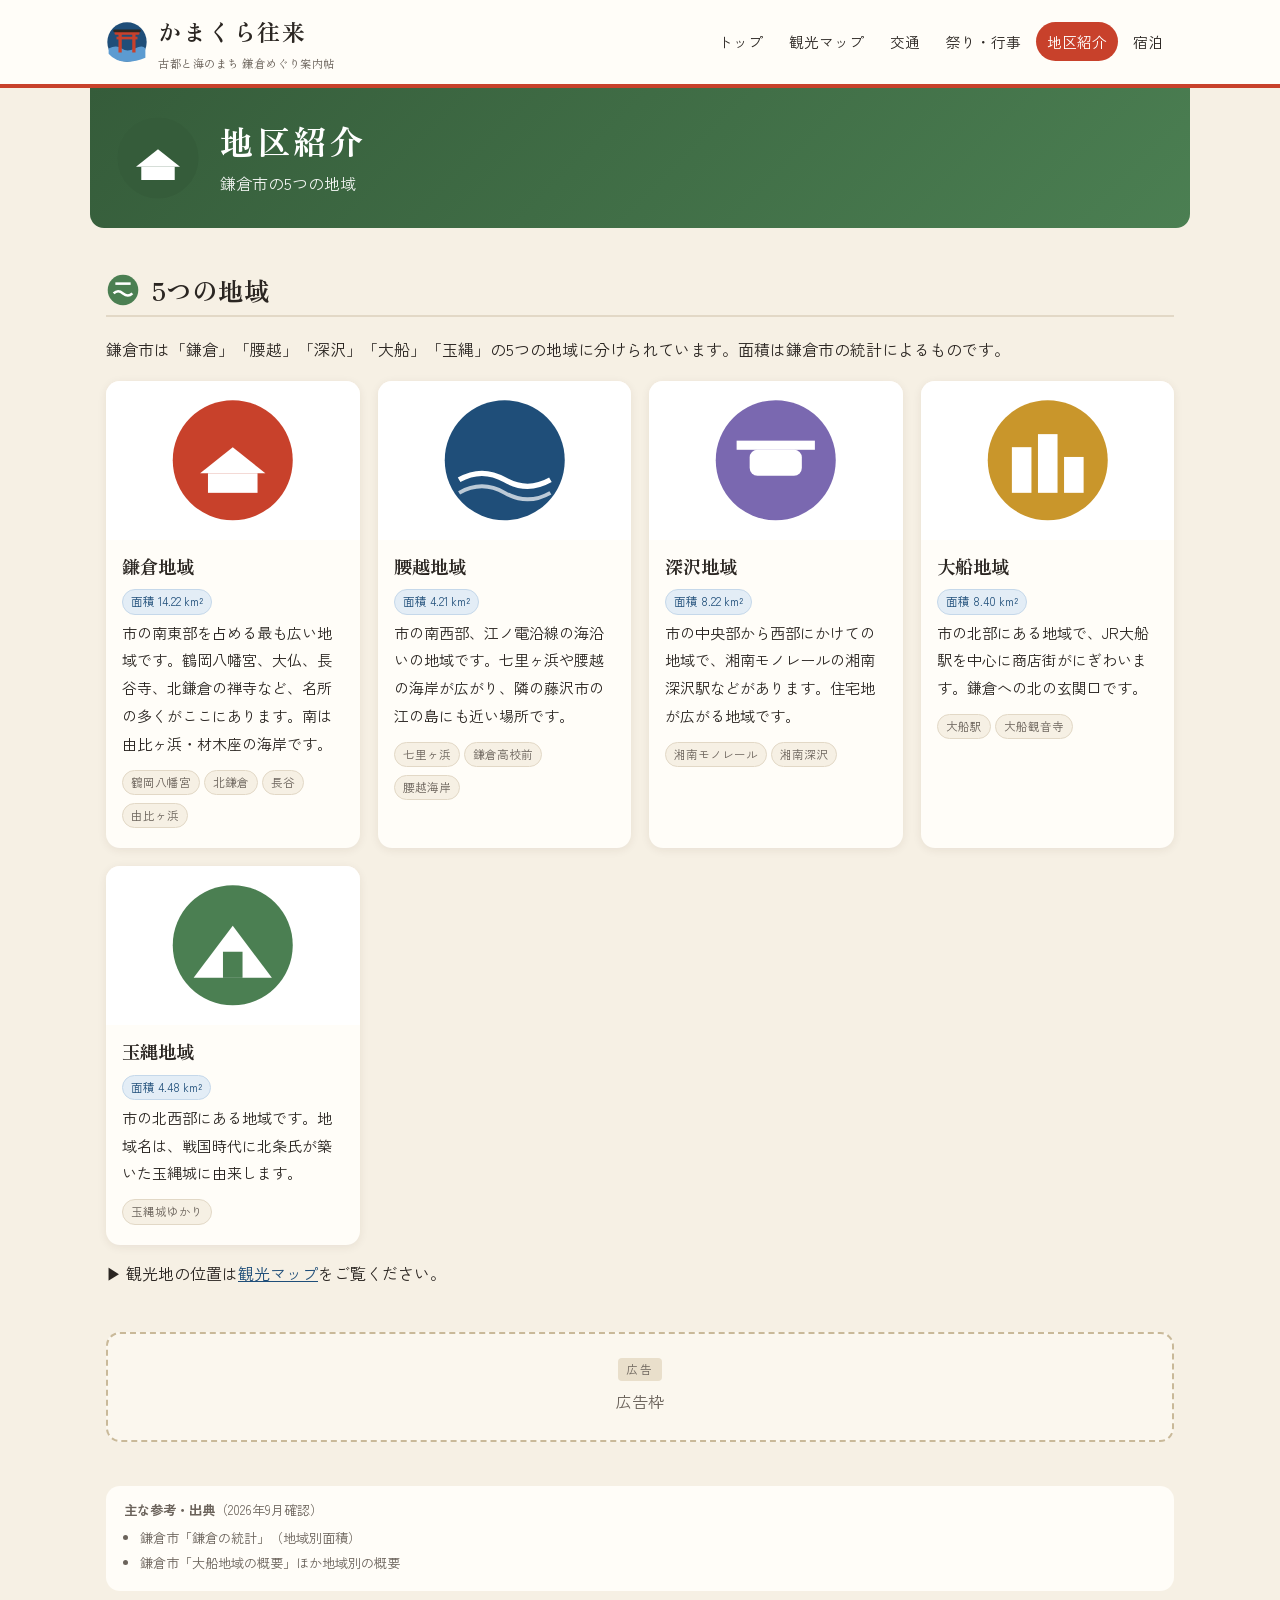
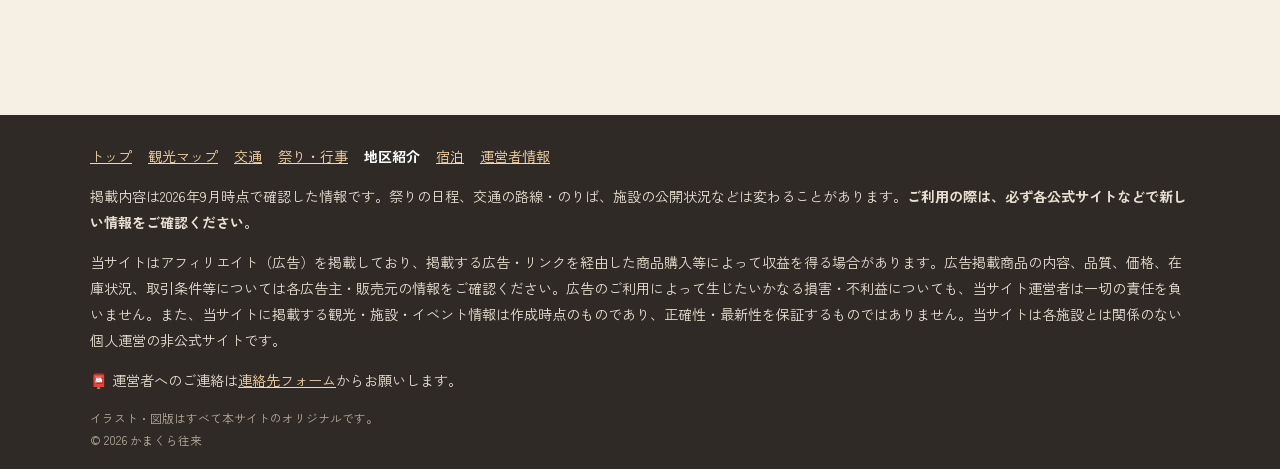
==== commit f43bf124: "Update areas.html" ====
--- a/areas.html
+++ b/areas.html
@@ -43,6 +43,7 @@
 <footer class="site-footer"><div class="footer-inner">
 <ul class="footer-nav"><li><a href="index.html">トップ</a></li><li><a href="map.html">観光マップ</a></li><li><a href="kotsu.html">交通</a></li><li><a href="matsuri.html">祭り・行事</a></li><li><a href="areas.html" aria-current="page">地区紹介</a></li><li><a href="shukuhaku.html">宿泊</a></li><li><a href="unei.html">運営者情報</a></li></ul>
 <p>掲載内容は2026年9月時点で確認した情報です。祭りの日程、交通の路線・のりば、施設の公開状況などは変わることがあります。<strong>ご利用の際は、必ず各公式サイトなどで新しい情報をご確認ください。</strong></p>
+<p>当サイトはアフィリエイト（広告）を掲載しており、掲載する広告・リンクを経由した商品購入等によって収益を得る場合があります。広告掲載商品の内容、品質、価格、在庫状況、取引条件等については各広告主・販売元の情報をご確認ください。広告のご利用によって生じたいかなる損害・不利益についても、当サイト運営者は一切の責任を負いません。また、当サイトに掲載する観光・施設・イベント情報は作成時点のものであり、正確性・最新性を保証するものではありません。当サイトは各施設とは関係のない個人運営の非公式サイトです。</p>
 <p>📮 運営者へのご連絡は<a href="unei.html#contact">連絡先フォーム</a>からお願いします。</p>
 <small>イラスト・図版はすべて本サイトのオリジナルです。<br>© <span id="copyYear">2026</span> かまくら往来</small>
 </div></footer>
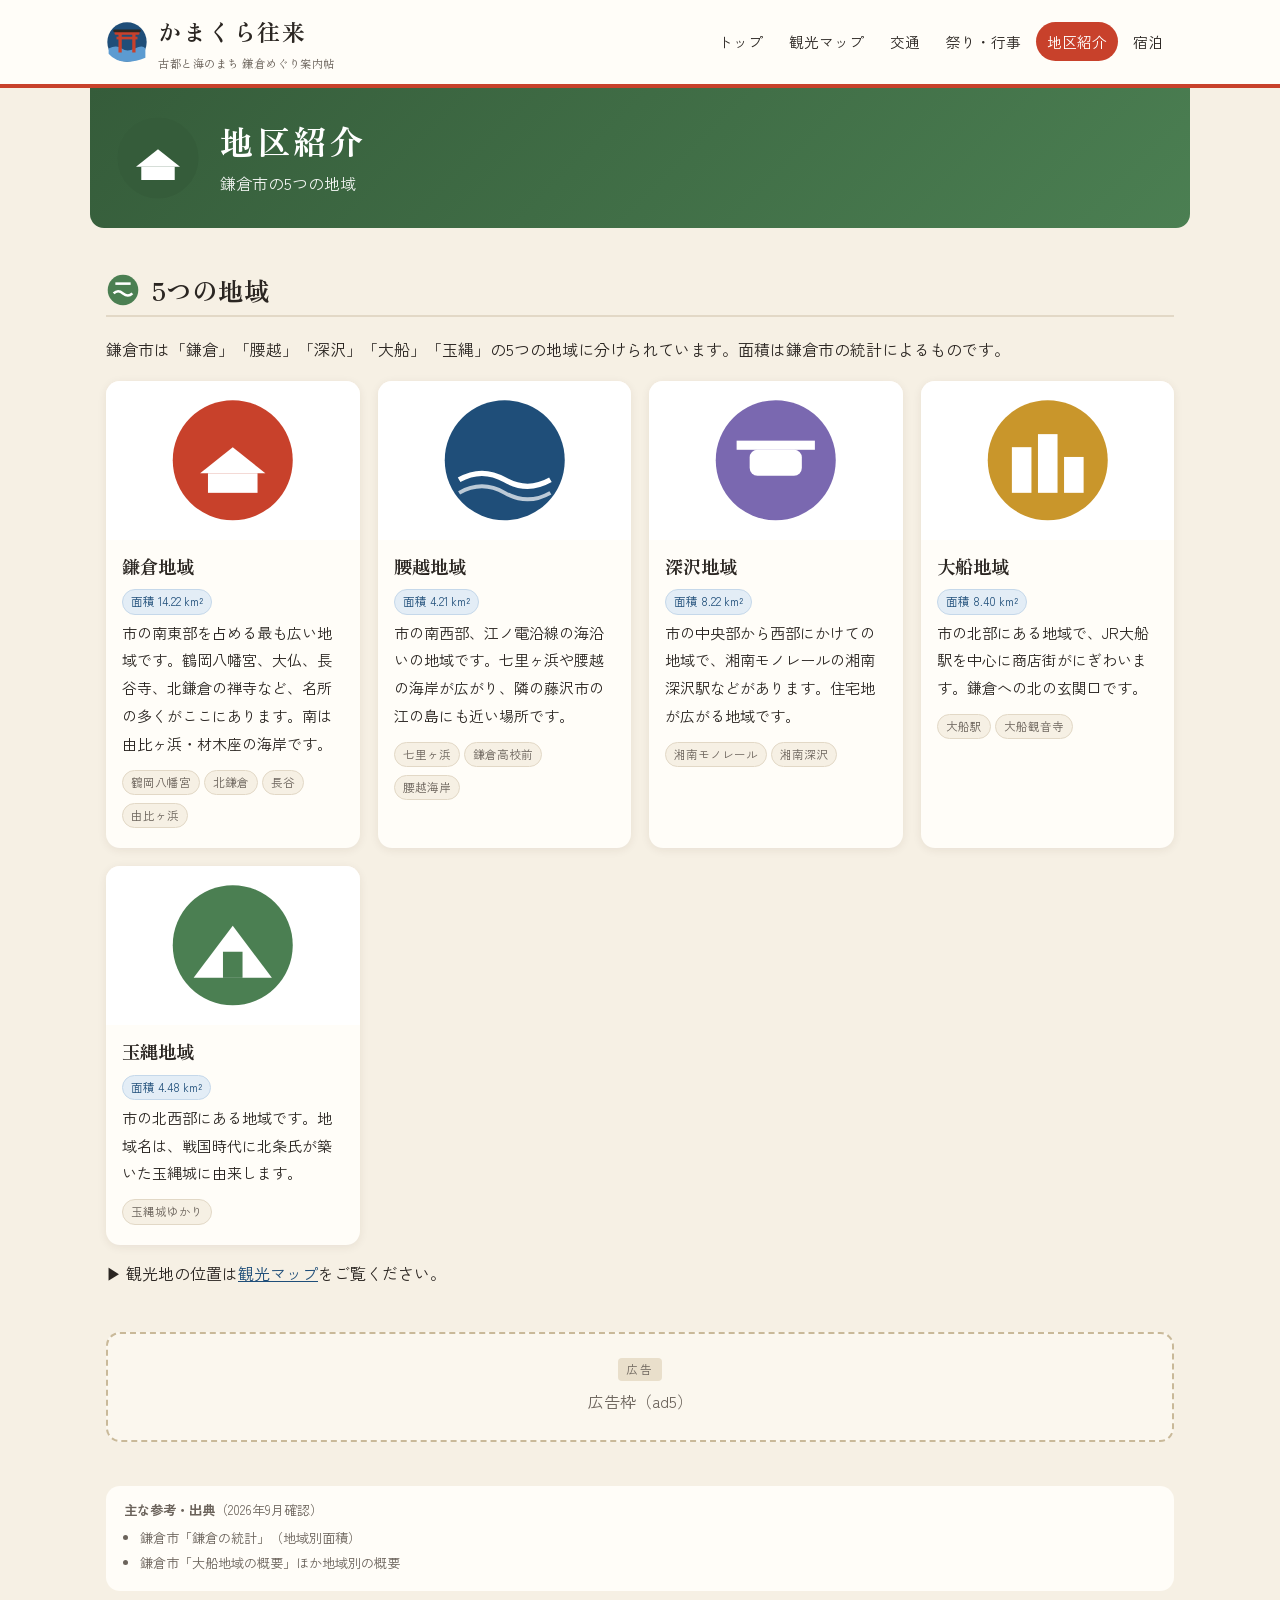
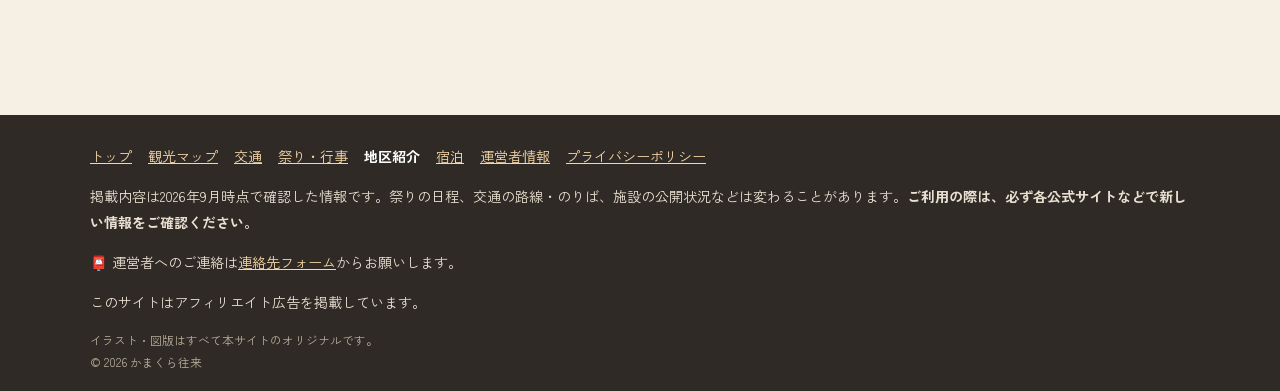
==== commit 8042af4a: "Add files via upload" ====
--- a/areas.html
+++ b/areas.html
@@ -37,18 +37,19 @@
 </div>
 <p style="margin-top:14px">▶ 観光地の位置は<a href="map.html">観光マップ</a>をご覧ください。</p>
 </section>
-<div class="ad-slot"><span class="ad-label">広告</span><!-- ▼アフィリエイト広告コードをここに貼り付けてください --><span>広告枠</span></div>
+<div class="ad-slot" data-ad-slot="ad5"><span class="ad-label">広告</span><div class="ad-body"><!-- 枠ID: ad5（広告の内容はGoogleスプレッドシートで設定します） --><span>広告枠（ad5）</span></div></div>
 <section class="sources"><b>主な参考・出典</b>（2026年9月確認）<ul><li>鎌倉市「鎌倉の統計」（地域別面積）</li><li>鎌倉市「大船地域の概要」ほか地域別の概要</li></ul></section>
 </main>
 <footer class="site-footer"><div class="footer-inner">
-<ul class="footer-nav"><li><a href="index.html">トップ</a></li><li><a href="map.html">観光マップ</a></li><li><a href="kotsu.html">交通</a></li><li><a href="matsuri.html">祭り・行事</a></li><li><a href="areas.html" aria-current="page">地区紹介</a></li><li><a href="shukuhaku.html">宿泊</a></li><li><a href="unei.html">運営者情報</a></li></ul>
+<ul class="footer-nav"><li><a href="index.html">トップ</a></li><li><a href="map.html">観光マップ</a></li><li><a href="kotsu.html">交通</a></li><li><a href="matsuri.html">祭り・行事</a></li><li><a href="areas.html" aria-current="page">地区紹介</a></li><li><a href="shukuhaku.html">宿泊</a></li><li><a href="unei.html">運営者情報</a></li><li><a href="privacy.html">プライバシーポリシー</a></li></ul>
 <p>掲載内容は2026年9月時点で確認した情報です。祭りの日程、交通の路線・のりば、施設の公開状況などは変わることがあります。<strong>ご利用の際は、必ず各公式サイトなどで新しい情報をご確認ください。</strong></p>
-<p>当サイトはアフィリエイト（広告）を掲載しており、掲載する広告・リンクを経由した商品購入等によって収益を得る場合があります。広告掲載商品の内容、品質、価格、在庫状況、取引条件等については各広告主・販売元の情報をご確認ください。広告のご利用によって生じたいかなる損害・不利益についても、当サイト運営者は一切の責任を負いません。また、当サイトに掲載する観光・施設・イベント情報は作成時点のものであり、正確性・最新性を保証するものではありません。当サイトは各施設とは関係のない個人運営の非公式サイトです。</p>
 <p>📮 運営者へのご連絡は<a href="unei.html#contact">連絡先フォーム</a>からお願いします。</p>
+<p>このサイトはアフィリエイト広告を掲載しています。</p>
 <small>イラスト・図版はすべて本サイトのオリジナルです。<br>© <span id="copyYear">2026</span> かまくら往来</small>
 </div></footer>
 <script>
 (function(){var y=document.getElementById("copyYear");if(y){y.textContent=new Date().getFullYear();}})();
 </script>
+<script src="ads.js" defer></script>
 </body>
 </html>
--- a/style.css
+++ b/style.css
@@ -251,3 +251,19 @@
 .send-btn{display:block;margin:8px auto 0;min-width:12em;padding:11px 32px;background:var(--shu);color:#fff;border:none;border-radius:999px;font:inherit;font-weight:700;cursor:pointer}
 .send-btn:hover{background:var(--shu-dk)}
 .send-btn:disabled{opacity:.6;cursor:wait}
+
+/* ---- プライバシーポリシー ---- */
+.policy .policy-meta{margin:18px 0 0;text-align:right;font-size:.85rem;color:var(--sub)}
+.policy section{margin:30px 0}
+.policy ul{margin:.5em 0 .9em;padding-left:1.4em}
+.policy li{margin:.45em 0}
+.policy p{margin:.6em 0}
+.policy .sec-title{font-size:1.3rem}
+.page-hero h1.long{font-size:clamp(1.1rem,5.4vw,2.1rem);letter-spacing:.03em;white-space:nowrap}
+
+/* ---- 広告枠：スプレッドシートの内容が入ったとき ---- */
+.ad-slot[hidden],.furusato-grid[hidden]{display:none}
+.ad-slot.has-ad{border:none;background:none;padding:0;min-height:0;align-items:stretch;color:inherit}
+.ad-slot.has-ad .ad-label{align-self:center}
+.ad-slot.has-ad .ad-body{display:flex;flex-direction:column;align-items:center;gap:8px;max-width:100%;overflow:hidden}
+.ad-slot.has-ad .ad-body img,.ad-slot.has-ad .ad-body iframe{max-width:100%;height:auto}
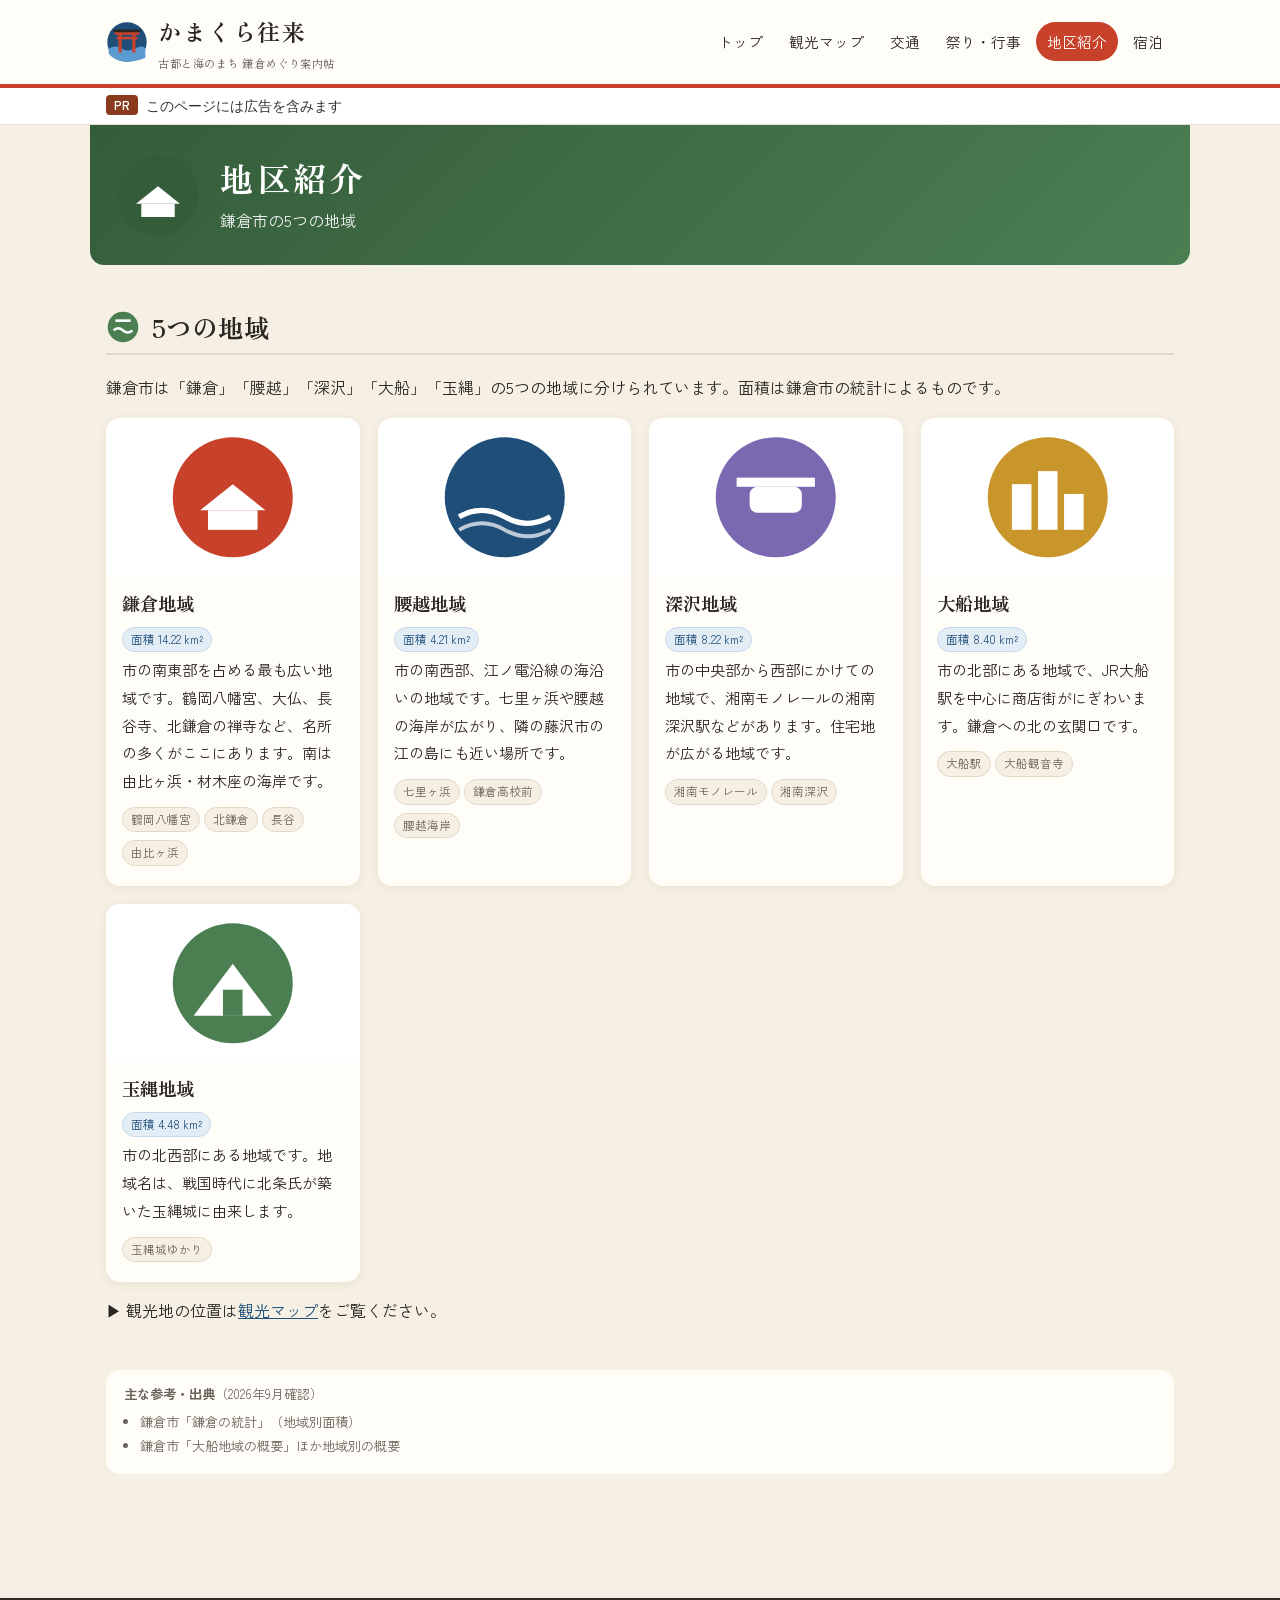
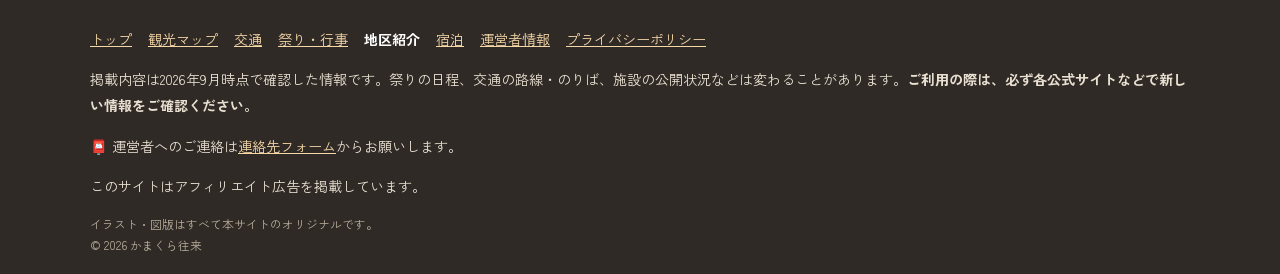
==== commit 64830ef9: "Add files via upload" ====
--- a/areas.html
+++ b/areas.html
@@ -24,6 +24,9 @@
 </svg><span class="logo-text">かまくら往来<span class="logo-sub">古都と海のまち 鎌倉めぐり案内帖</span></span></a>
 <nav class="gnav" aria-label="メインメニュー"><ul><li><a href="index.html">トップ</a></li><li><a href="map.html">観光マップ</a></li><li><a href="kotsu.html">交通</a></li><li><a href="matsuri.html">祭り・行事</a></li><li><a href="areas.html" aria-current="page">地区紹介</a></li><li><a href="shukuhaku.html">宿泊</a></li></ul></nav>
 </div></header>
+<!-- PR表記（ステマ規制・楽天アフィリエイトの規約対応） -->
+<div class="pr-top" role="note" style="background:#fff;border-bottom:1px solid #e6dfd2;"><p style="max-width:1100px;margin:0 auto;padding:7px 16px;text-align:left;font-size:14px;line-height:1.6;color:#333;font-weight:500;"><b style="display:inline-block;background:#8a3a1d;color:#fff;border-radius:4px;padding:0 8px;margin-right:8px;font-size:12px;line-height:1.7;vertical-align:1px;">PR</b>このページには広告を含みます</p></div>
+
 <main>
 <div class="page-hero take"><svg viewBox="0 0 200 200" xmlns="http://www.w3.org/2000/svg" role="img" aria-label="地区のアイコン"><title>地区のアイコン</title><circle cx="100" cy="100" r="92" fill="#355c3a"/><path d="M50 120 L100 80 L150 120Z" fill="#fff"/><rect x="62" y="120" width="76" height="30" fill="#fff"/></svg><div><h1>地区紹介</h1><p>鎌倉市の5つの地域</p></div></div>
 <section><h2 class="sec-title" id="five"><svg class="mark" viewBox="0 0 40 40" aria-hidden="true"><circle cx="20" cy="20" r="18" fill="#4b7f52"/><path d="M9 24 Q14 19 20 24 T31 24" stroke="#fff" stroke-width="3" fill="none"/><rect x="11" y="11" width="18" height="3" fill="#fff"/></svg>5つの地域</h2>
--- a/style.css
+++ b/style.css
@@ -147,7 +147,7 @@
 /* ---- 広告枠 ---- */
 .ad-slot{border:2px dashed #c9b999;background:#fbf7ee;border-radius:var(--radius);padding:18px;text-align:center;color:var(--sub);margin:26px 0;min-height:110px;display:flex;flex-direction:column;justify-content:center;align-items:center}
 .ad-slot .ad-label{font-size:.72rem;letter-spacing:.2em;background:#e9dfcb;border-radius:4px;padding:1px 8px;margin-bottom:6px}
-.furusato-grid{display:grid;grid-template-columns:repeat(auto-fill,minmax(230px,1fr));gap:14px}
+.furusato-grid{display:grid;grid-template-columns:repeat(auto-fill,minmax(min(100%,320px),1fr));gap:14px}
 .furusato-grid .ad-slot{margin:0}
 
 /* ---- ページ内目次 ---- */
@@ -265,5 +265,5 @@
 .ad-slot[hidden],.furusato-grid[hidden]{display:none}
 .ad-slot.has-ad{border:none;background:none;padding:0;min-height:0;align-items:stretch;color:inherit}
 .ad-slot.has-ad .ad-label{align-self:center}
-.ad-slot.has-ad .ad-body{display:flex;flex-direction:column;align-items:center;gap:8px;max-width:100%;overflow:hidden}
-.ad-slot.has-ad .ad-body img,.ad-slot.has-ad .ad-body iframe{max-width:100%;height:auto}
+.ad-slot.has-ad .ad-body{display:flex;flex-direction:column;align-items:center;gap:8px;max-width:100%;overflow-x:auto}
+.ad-slot .ad-body img{max-width:none}
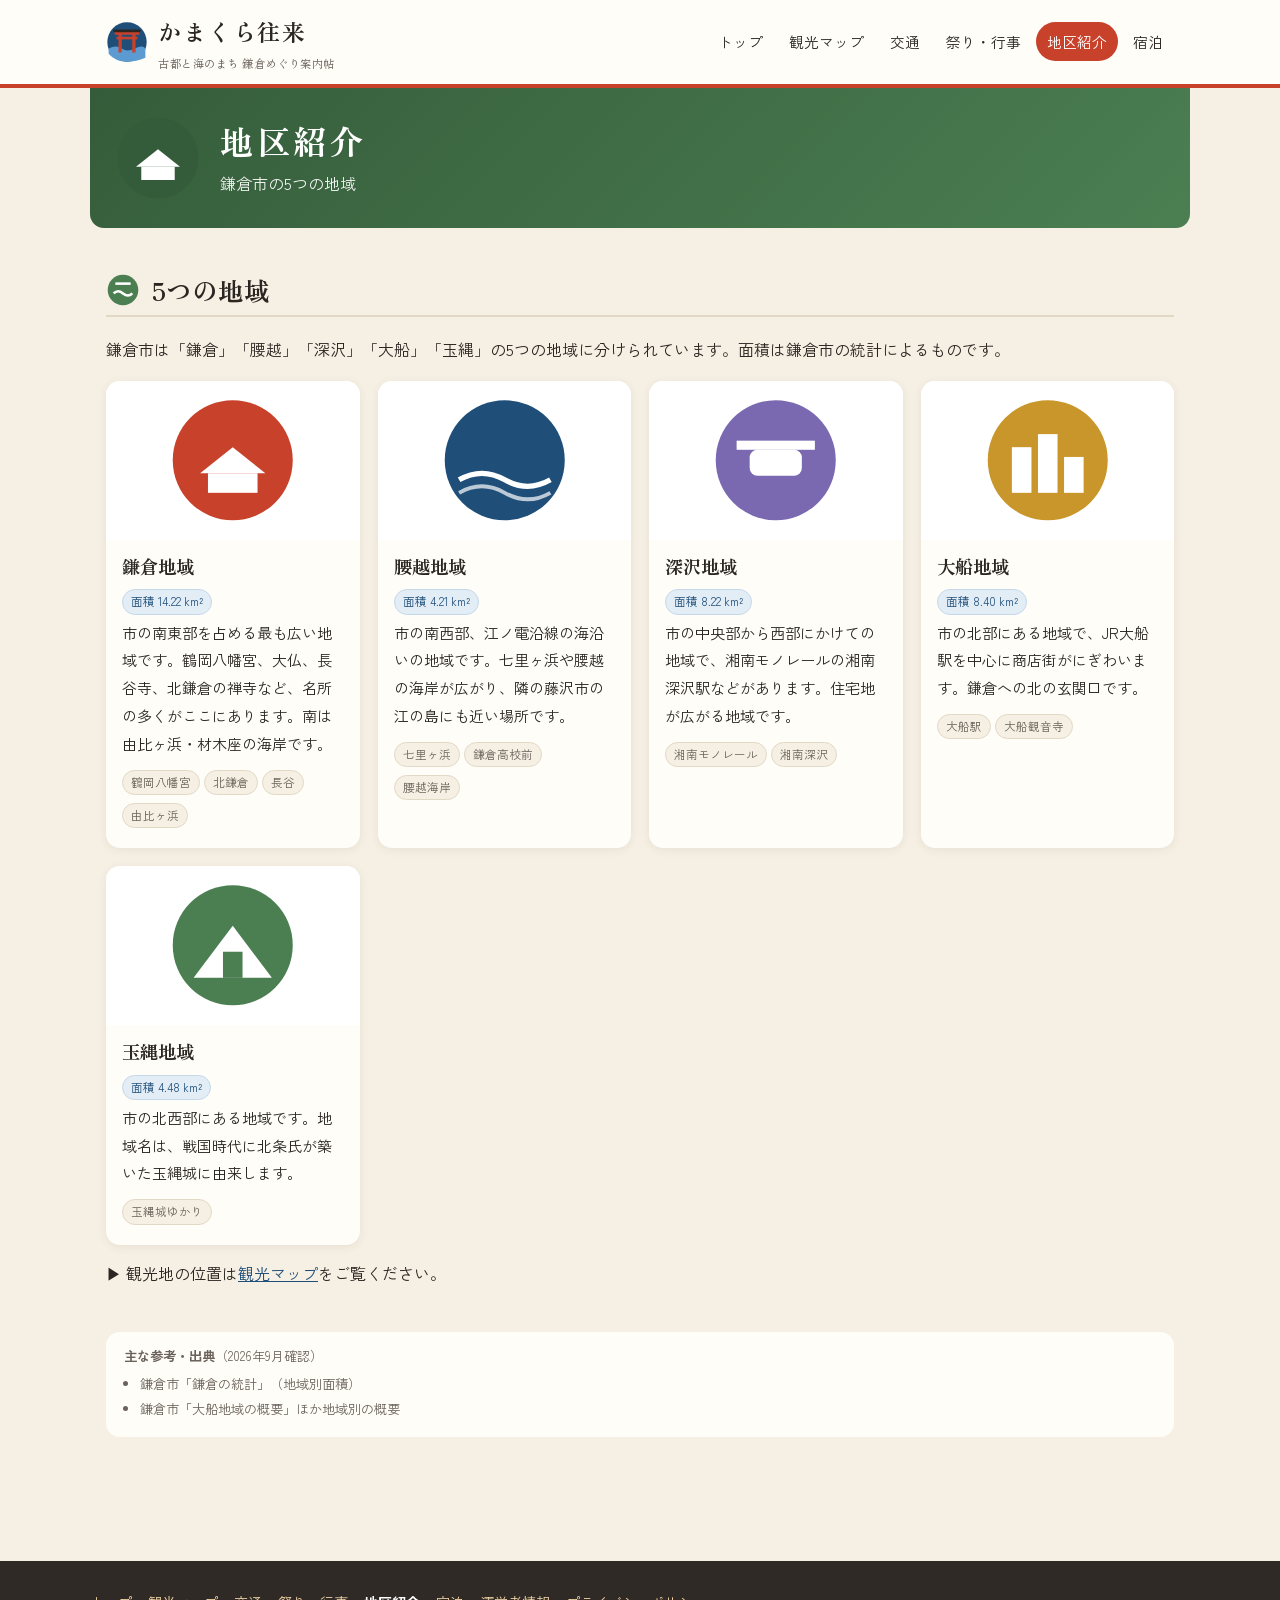
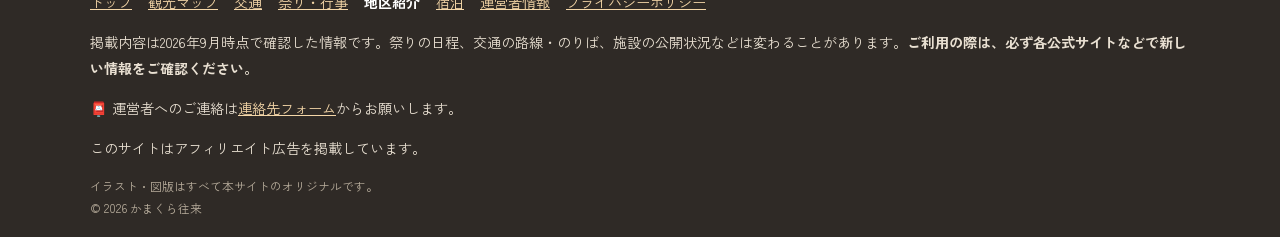
==== commit 93885688: "Add files via upload" ====
--- a/areas.html
+++ b/areas.html
@@ -24,8 +24,9 @@
 </svg><span class="logo-text">かまくら往来<span class="logo-sub">古都と海のまち 鎌倉めぐり案内帖</span></span></a>
 <nav class="gnav" aria-label="メインメニュー"><ul><li><a href="index.html">トップ</a></li><li><a href="map.html">観光マップ</a></li><li><a href="kotsu.html">交通</a></li><li><a href="matsuri.html">祭り・行事</a></li><li><a href="areas.html" aria-current="page">地区紹介</a></li><li><a href="shukuhaku.html">宿泊</a></li></ul></nav>
 </div></header>
-<!-- PR表記（ステマ規制・楽天アフィリエイトの規約対応） -->
-<div class="pr-top" role="note" style="background:#fff;border-bottom:1px solid #e6dfd2;"><p style="max-width:1100px;margin:0 auto;padding:7px 16px;text-align:left;font-size:14px;line-height:1.6;color:#333;font-weight:500;"><b style="display:inline-block;background:#8a3a1d;color:#fff;border-radius:4px;padding:0 8px;margin-right:8px;font-size:12px;line-height:1.7;vertical-align:1px;">PR</b>このページには広告を含みます</p></div>
+<!-- PR表記（ステマ規制・楽天アフィリエイトの規約対応）：広告が実際に表示されたときだけ出ます -->
+<div class="pr-top" id="pr-top" role="note" hidden style="background:#fff;border-bottom:1px solid #e6dfd2;"><p style="max-width:1100px;margin:0 auto;padding:7px 16px;text-align:left;font-size:14px;line-height:1.6;color:#333;font-weight:500;"><b style="display:inline-block;background:#8a3a1d;color:#fff;border-radius:4px;padding:0 8px;margin-right:8px;font-size:12px;line-height:1.7;vertical-align:1px;">PR</b>このページには広告を含みます</p></div>
+<script>(function(){var n=document.getElementById("pr-top");if(!n)return;function on(e){if(e.classList.contains("is-empty")||!e.getClientRects().length)return false;var c=getComputedStyle(e);if(c.display==="none"||c.visibility==="hidden")return false;return !!e.querySelector("a[href],iframe,img")}function chk(){var s=document.querySelectorAll("[data-ad-slot],.ad-frame");for(var i=0;i<s.length;i++){if(on(s[i])){n.hidden=false;if(mo)mo.disconnect();return}}}var mo=window.MutationObserver?new MutationObserver(function(){clearTimeout(t);t=setTimeout(chk,100)}):null,t;document.addEventListener("DOMContentLoaded",function(){chk();if(mo)mo.observe(document.body,{subtree:true,childList:true,attributes:true,attributeFilter:["hidden","class","style"]})});window.addEventListener("load",chk)})();</script>
 
 <main>
 <div class="page-hero take"><svg viewBox="0 0 200 200" xmlns="http://www.w3.org/2000/svg" role="img" aria-label="地区のアイコン"><title>地区のアイコン</title><circle cx="100" cy="100" r="92" fill="#355c3a"/><path d="M50 120 L100 80 L150 120Z" fill="#fff"/><rect x="62" y="120" width="76" height="30" fill="#fff"/></svg><div><h1>地区紹介</h1><p>鎌倉市の5つの地域</p></div></div>
